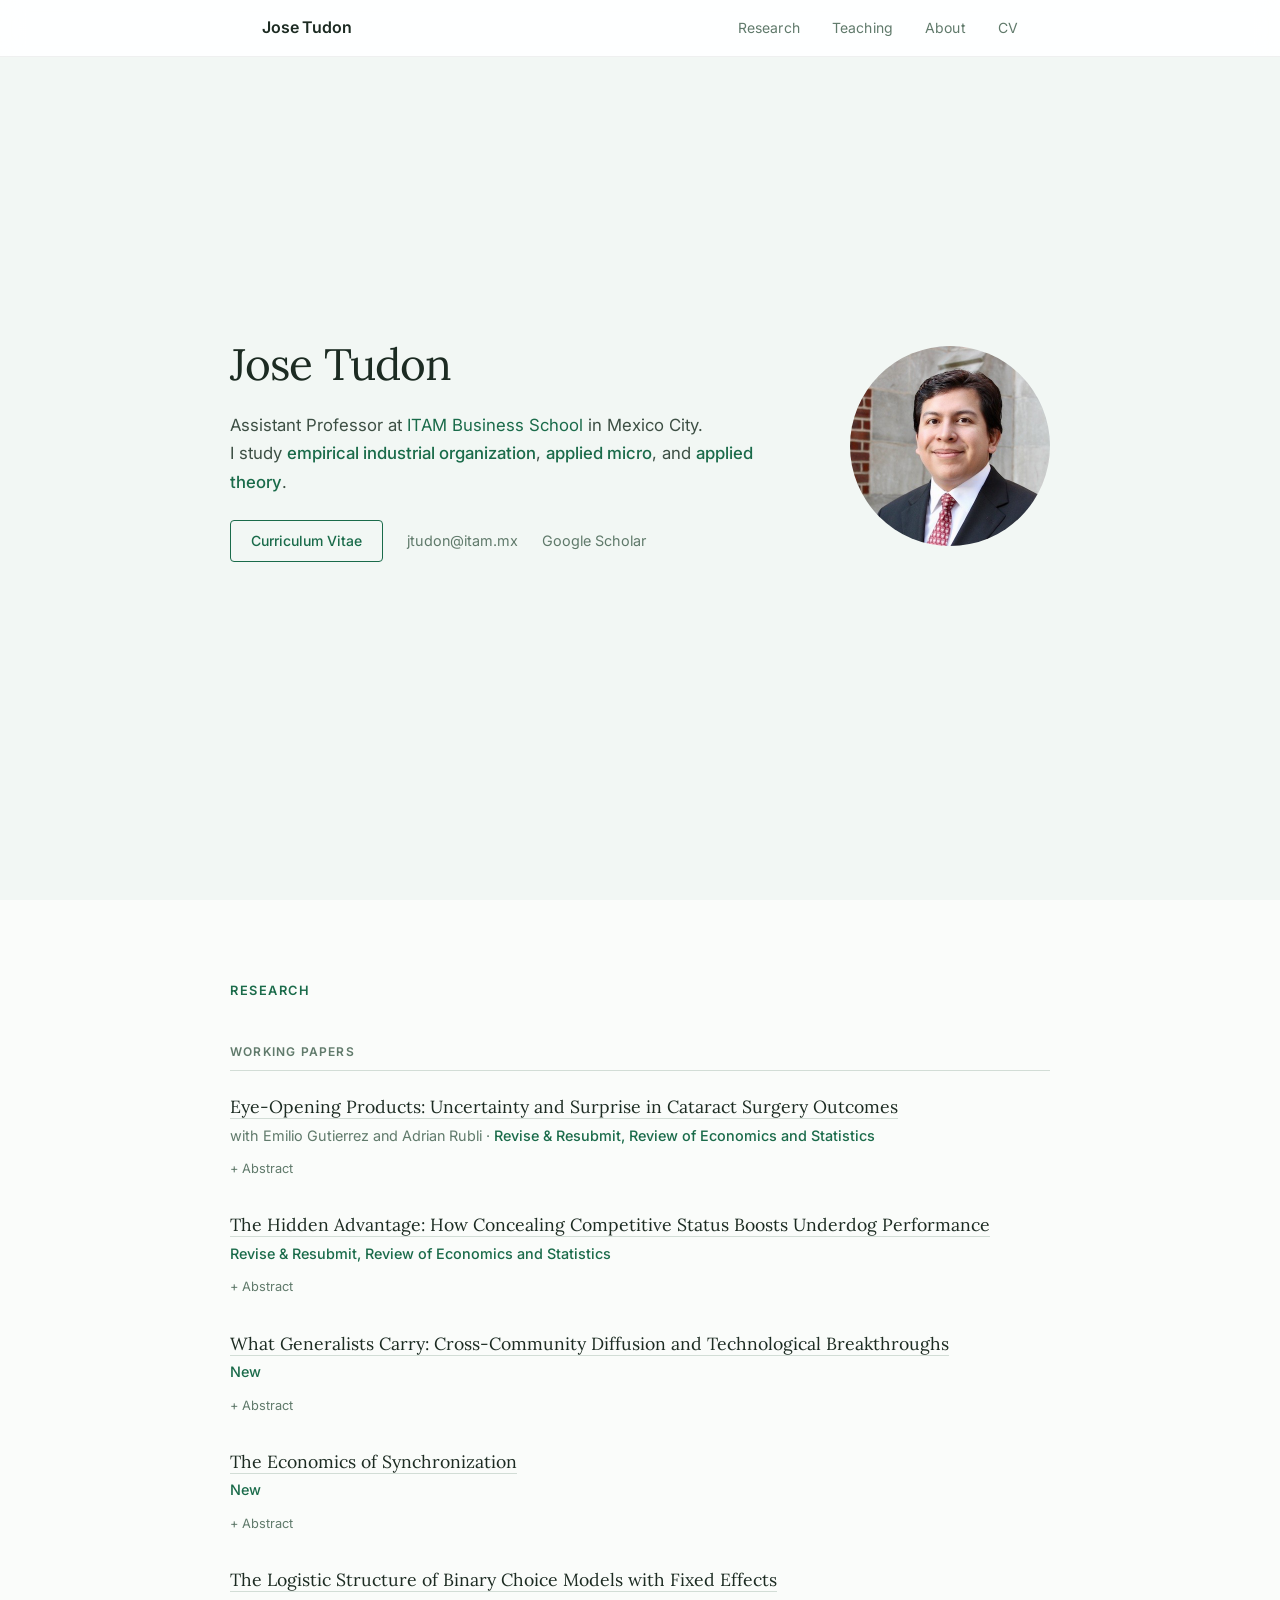
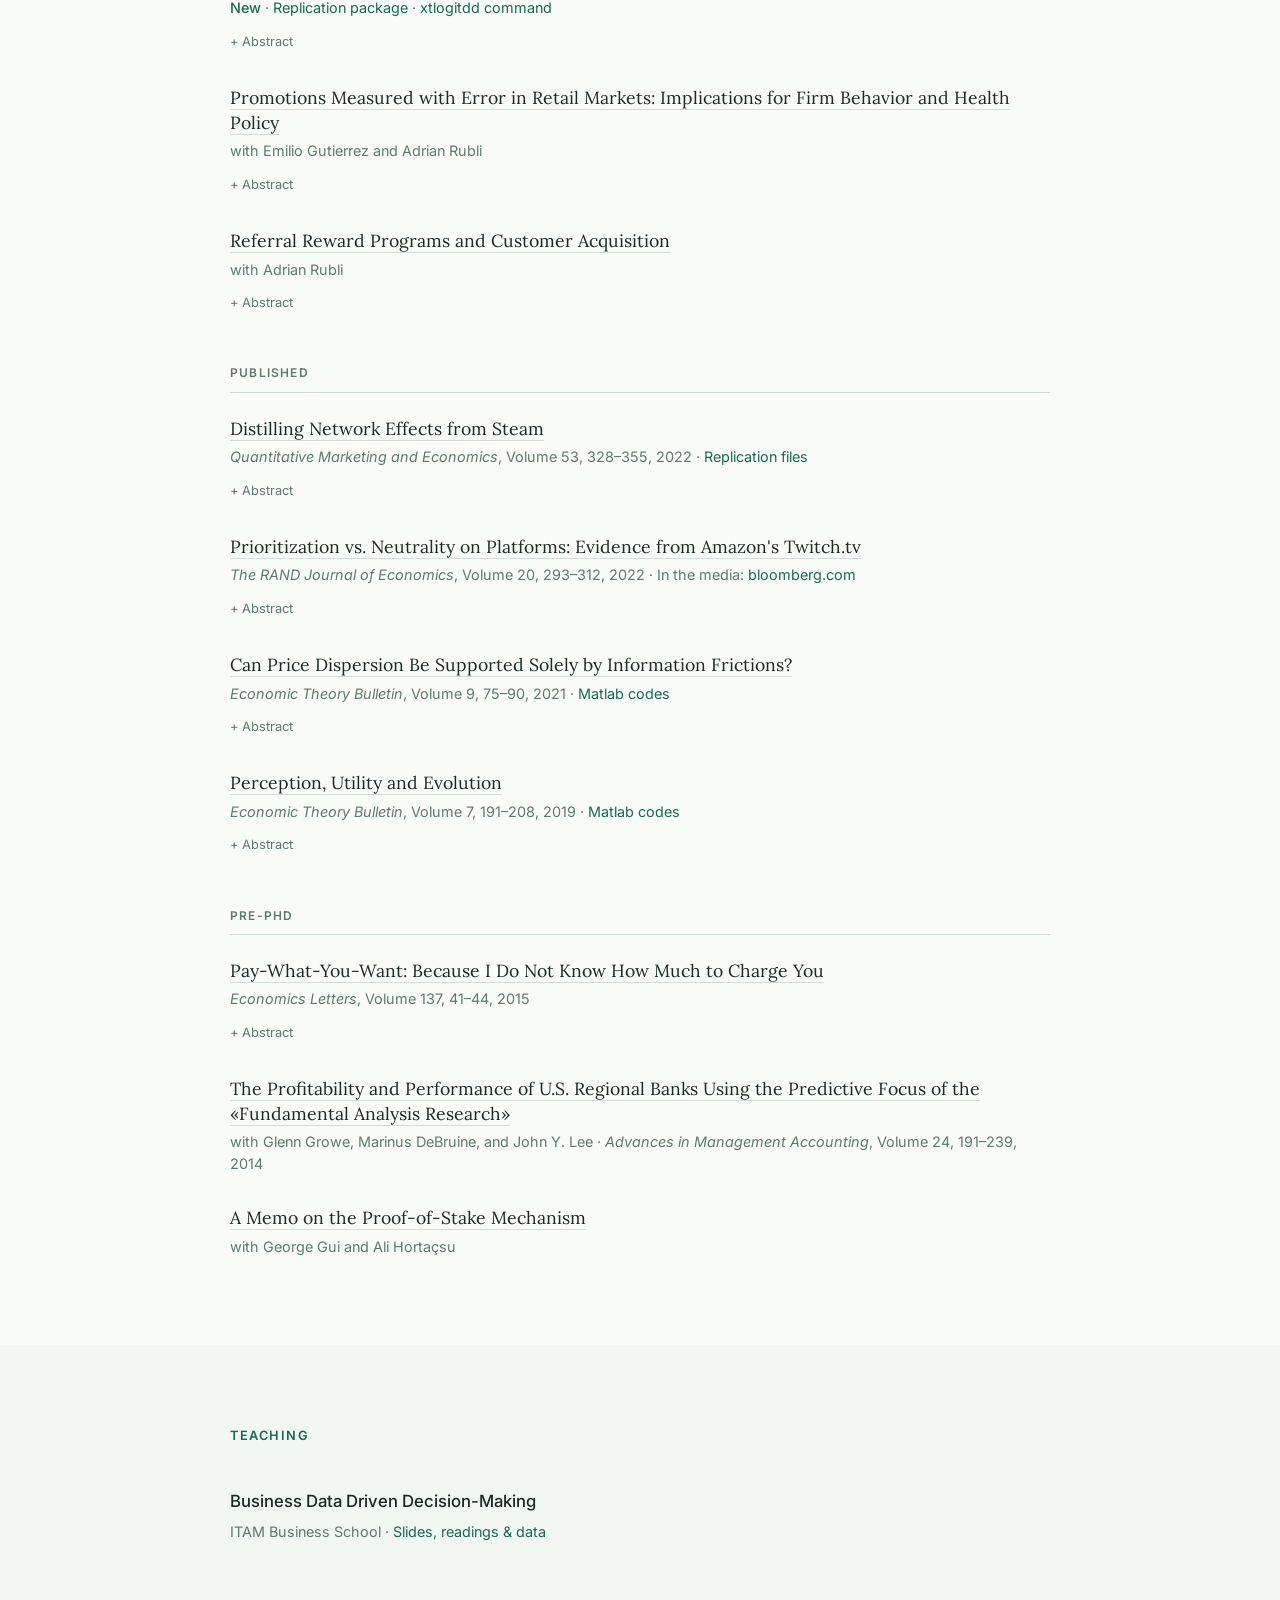
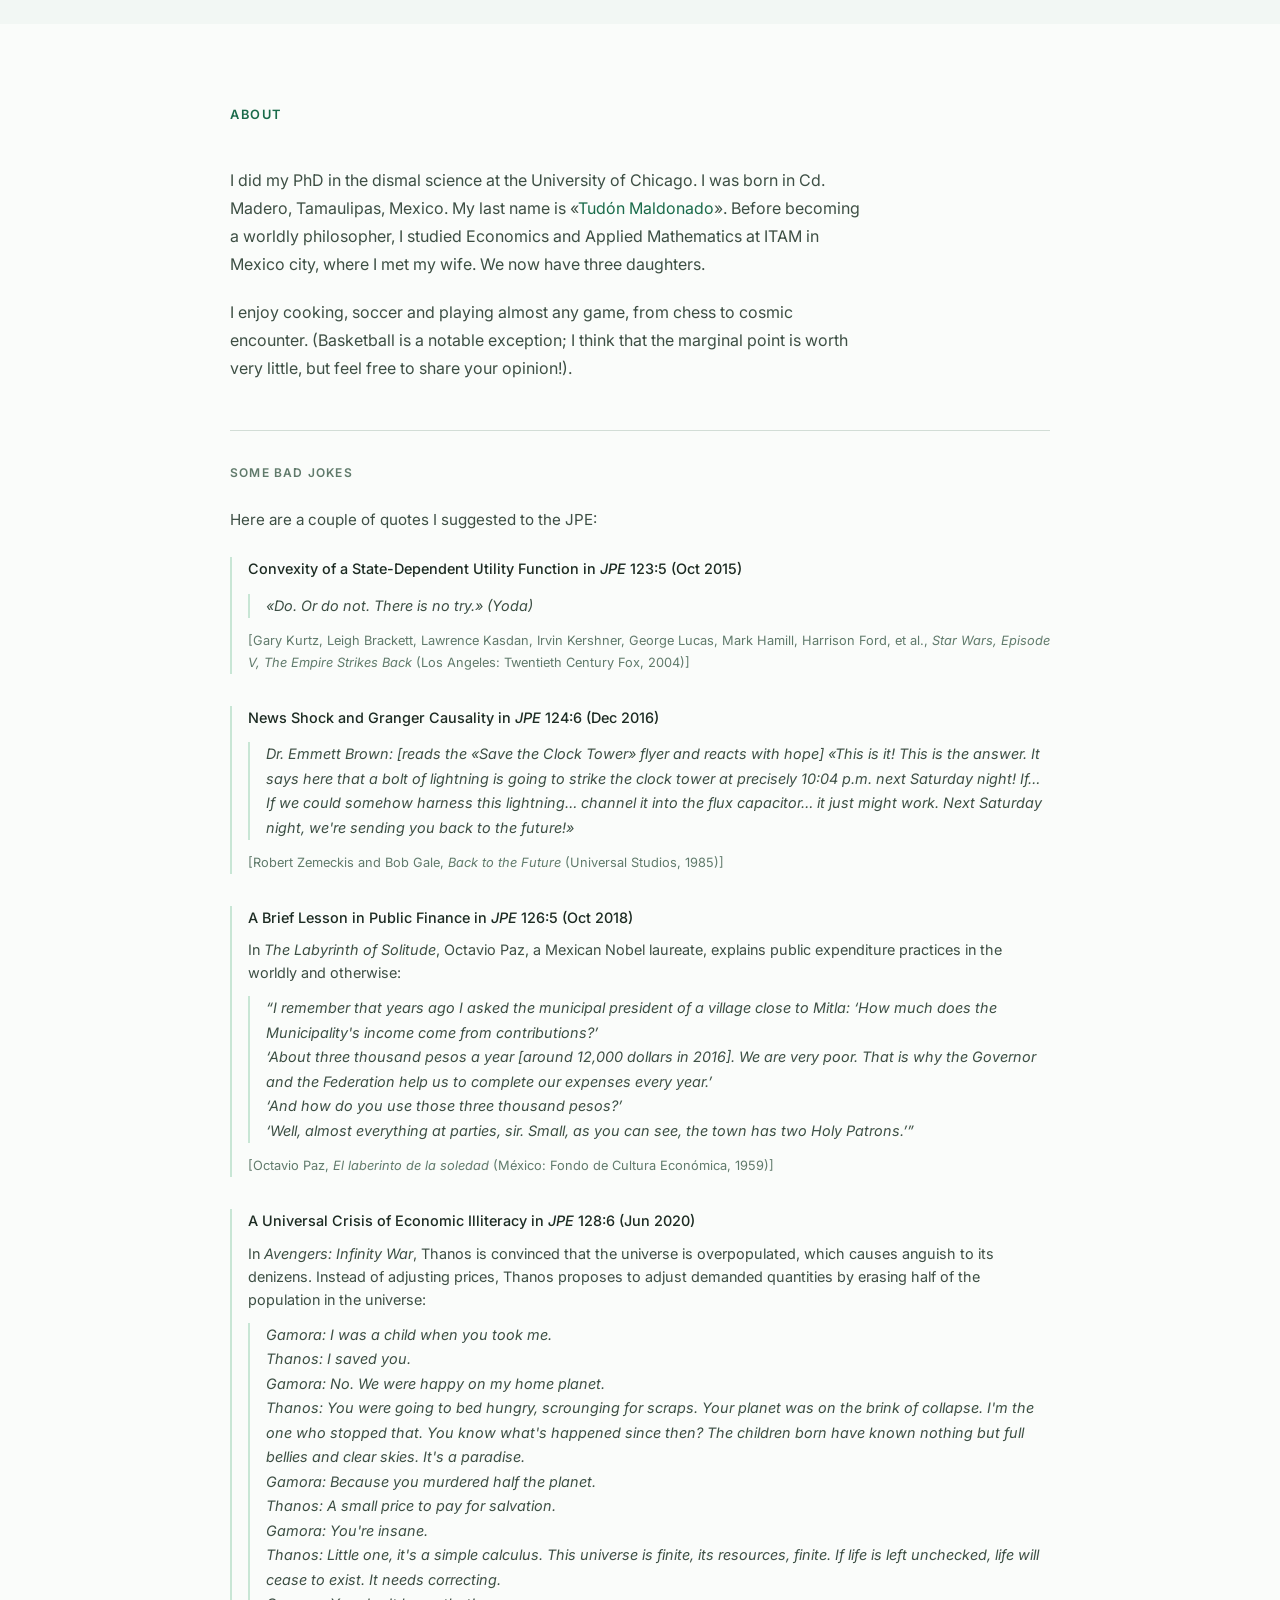
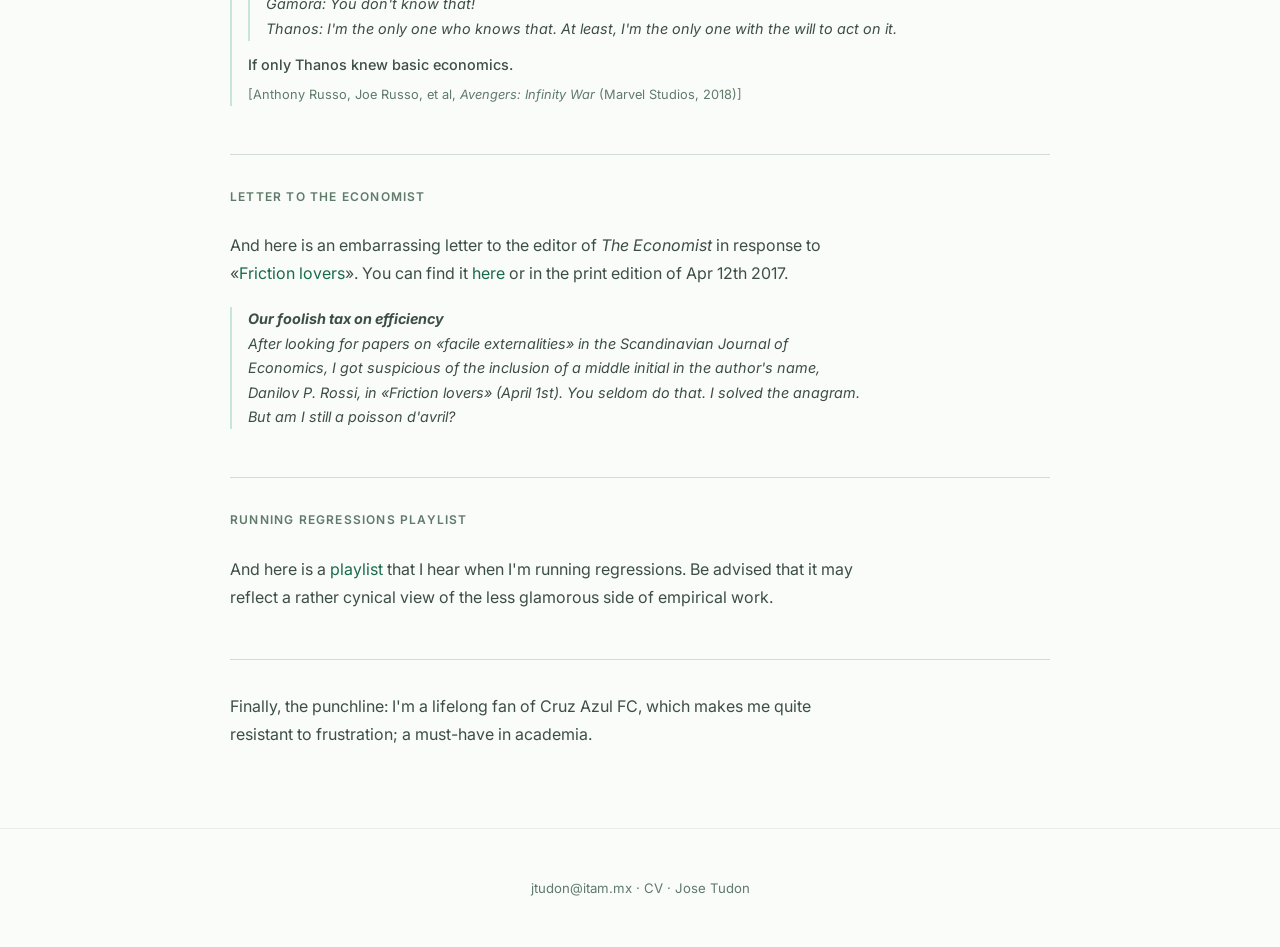
==== index.html @ de7631a8 "Add replication package and xtlogitdd command links to logit paper" ====
<!DOCTYPE html>
<html lang="en">
<head>
  <meta charset="UTF-8">
  <meta name="viewport" content="width=device-width, initial-scale=1.0">
  <meta http-equiv="X-Content-Type-Options" content="nosniff">
  <meta name="referrer" content="strict-origin-when-cross-origin">
  <title>Jose Tudon — Assistant Professor, ITAM</title>
  <meta name="description" content="Jose Tudon is an Assistant Professor at ITAM Business School in Mexico City. Research in empirical industrial organization, applied micro, and applied theory.">
  <meta name="author" content="Jose Tudon">
  <link rel="canonical" href="https://jtudon.com/">

  <!-- Open Graph (Facebook, LinkedIn, WhatsApp) -->
  <meta property="og:type" content="website">
  <meta property="og:title" content="Jose Tudon — Assistant Professor, ITAM">
  <meta property="og:description" content="Jose Tudon is an Assistant Professor at ITAM Business School in Mexico City. Research in empirical industrial organization, applied micro, and applied theory.">
  <meta property="og:url" content="https://jtudon.com/">
  <meta property="og:image" content="https://jtudon.com/images/photo.jpg">
  <meta property="og:locale" content="en_US">

  <!-- Twitter Card -->
  <meta name="twitter:card" content="summary">
  <meta name="twitter:title" content="Jose Tudon — Assistant Professor, ITAM">
  <meta name="twitter:description" content="Assistant Professor at ITAM Business School. Empirical industrial organization, applied micro, and applied theory.">
  <meta name="twitter:image" content="https://jtudon.com/images/photo.jpg">

  <!-- Structured Data (JSON-LD) -->
  <script type="application/ld+json">
  {
    "@context": "https://schema.org",
    "@type": "Person",
    "name": "Jose Tudon",
    "givenName": "Jose",
    "familyName": "Tudon",
    "url": "https://jtudon.com",
    "image": "https://jtudon.com/images/photo.jpg",
    "email": "mailto:jtudon@itam.mx",
    "jobTitle": "Assistant Professor",
    "worksFor": {
      "@type": "Organization",
      "name": "ITAM Business School",
      "url": "https://www.itam.mx"
    },
    "alumniOf": {
      "@type": "Organization",
      "name": "University of Chicago"
    },
    "knowsAbout": ["Empirical Industrial Organization", "Applied Microeconomics", "Applied Theory"],
    "sameAs": []
  }
  </script>

  <!-- Fonts -->
  <link rel="preconnect" href="https://fonts.googleapis.com">
  <link rel="preconnect" href="https://fonts.gstatic.com" crossorigin>
  <link href="https://fonts.googleapis.com/css2?family=Inter:wght@300;400;500;600&family=Lora:ital,wght@0,400;0,500;1,400&display=swap" rel="stylesheet">

  <link rel="stylesheet" href="style.css">

  <!-- Favicon (simple green circle as inline SVG) -->
  <link rel="icon" href="data:image/svg+xml,<svg xmlns='http://www.w3.org/2000/svg' viewBox='0 0 100 100'><text y='.9em' font-size='90'>JT</text></svg>">
</head>
<body>

  <!-- Navigation -->
  <nav id="navbar">
    <div class="nav-inner">
      <a href="#home" class="nav-name">Jose Tudon</a>
      <button class="menu-toggle" aria-label="Menu" onclick="document.querySelector('.nav-links').classList.toggle('open')">
        <span></span><span></span><span></span>
      </button>
      <ul class="nav-links">
        <li><a href="#research">Research</a></li>
        <li><a href="#teaching">Teaching</a></li>
        <li><a href="#about">About</a></li>
        <li><a href="https://www.dropbox.com/scl/fi/91c6y0rz20531xjnlt5kp/CV_JoseTudon.pdf?rlkey=doyjut5jyf7ixormi2hmzsjv6&dl=0" target="_blank">CV</a></li>
      </ul>
    </div>
  </nav>

  <!-- Hero -->
  <section class="hero" id="home">
    <div class="hero-inner">
      <div class="hero-text">
        <h1>Jose Tudon</h1>
        <p class="subtitle">
          Assistant Professor at <a href="https://www.itam.mx" target="_blank">ITAM Business School</a> in Mexico City.<br>
          I study <span class="fields">empirical industrial organization</span>, <span class="fields">applied micro</span>, and <span class="fields">applied theory</span>.
        </p>
        <div class="hero-links">
          <a href="https://www.dropbox.com/scl/fi/91c6y0rz20531xjnlt5kp/CV_JoseTudon.pdf?rlkey=doyjut5jyf7ixormi2hmzsjv6&dl=0" class="btn-cv" target="_blank">Curriculum Vitae</a>
          <a href="mailto:jtudon@itam.mx">jtudon@itam.mx</a>
          <a href="https://scholar.google.com/citations?user=5cRgDPEAAAAJ" target="_blank">Google Scholar</a>
        </div>
      </div>
      <div class="hero-photo">
        <img src="images/photo.jpg" alt="Jose Tudon">
      </div>
    </div>
  </section>

  <!-- Research -->
  <section id="research">
    <div class="section-inner">
      <h2 class="section-title">Research</h2>

      <!-- Working Papers -->
      <div class="research-group">
        <h3>Working Papers</h3>

        <div class="paper">
          <div class="paper-title"><a href="https://www.dropbox.com/scl/fi/p2cccxjdf1zw59vbj15m8/cataracts_gutierrez_rubli_tudon.pdf?raw=1" target="_blank">Eye-Opening Products: Uncertainty and Surprise in Cataract Surgery Outcomes</a></div>
          <div class="paper-info">
            with Emilio Gutierrez and Adrian Rubli &middot;
            <span class="status">Revise & Resubmit, Review of Economics and Statistics</span>
          </div>
          <button class="abstract-toggle" onclick="this.nextElementSibling.classList.toggle('open'); this.textContent = this.nextElementSibling.classList.contains('open') ? '− Hide abstract' : '+ Abstract'">+ Abstract</button>
          <div class="paper-abstract">
            For experience goods, benefits from consumption are ex-ante unknown but revealed after repeated interactions. This uncertainty might lead to under-consumption. We use data from a large cataract surgery provider in Mexico City to estimate demand, given uncertainty in surgical outcomes. We consider forward-looking consumers with a surgery demand per eye and information revealed after the first surgery. We exploit data from sales agents to identify structural demand parameters; namely, price elasticities and the value of the uncertain shock. We simulate counterfactual policies, showing that budget-neutral price changes are more effective at increasing welfare than persuasive advertising.
          </div>
        </div>

        <div class="paper">
          <div class="paper-title"><a href="https://www.dropbox.com/scl/fi/7kv5i93zs2mbfivp271l0/hidden_underdog_effect_tudon.pdf?raw=1" target="_blank">The Hidden Advantage: How Concealing Competitive Status Boosts Underdog Performance</a></div>
          <div class="paper-info">
            <span class="status">Revise & Resubmit, Review of Economics and Statistics</span>
          </div>
          <button class="abstract-toggle" onclick="this.nextElementSibling.classList.toggle('open'); this.textContent = this.nextElementSibling.classList.contains('open') ? '− Hide abstract' : '+ Abstract'">+ Abstract</button>
          <div class="paper-abstract">
            This study explores how awareness of underdog or favorite status impacts performance in competitive settings. Prior theory suggests identifying as an &lsquo;underdog&rsquo; may reduce effort if success seems unattainable, but empirical evidence remains limited to surveys and laboratory settings. Using high-stakes esports tournaments as a real-world testing ground, I find underdogs perform significantly better when unaware of their status, increasing their winning probability by 58% in close matches and boosting earnings by 10%. Conversely, favorites underperform with hidden statuses. Rational effort reduction acts as first-order mediator; pressure is second-order. Results imply strategic information management might improve productivity in competitive environments.
          </div>
        </div>

        <div class="paper">
          <div class="paper-title"><a href="https://www.dropbox.com/scl/fi/cpmg0i19spsozw5dv83nq/speedruns.pdf?rlkey=7u1ktll9v732ncx7aoizhmuaa&dl=0" target="_blank">What Generalists Carry: Cross-Community Diffusion and Technological Breakthroughs</a></div>
          <div class="paper-info">
            <span class="status">New</span>
          </div>
          <button class="abstract-toggle" onclick="this.nextElementSibling.classList.toggle('open'); this.textContent = this.nextElementSibling.classList.contains('open') ? '− Hide abstract' : '+ Abstract'">+ Abstract</button>
          <div class="paper-abstract">
            Adding more researchers to a field accelerates incremental progress, but breakthroughs require something different: connections between fields. I separate these channels using speedrunning data&mdash;where millisecond-precision world records provide an objective, comparable measure of the state-of-the-art across thousands of &ldquo;technologies.&rdquo; Some innovators specialize; others work across multiple domains, carrying techniques between communities. Shift-share instrumental variables identify both channels: community size drives incremental refinement, while cross-community connections drive breakthroughs. A structural Gumbel extreme value model estimates that roughly 70% of world records depend on techniques transmitted across communities rather than developed within them. An event study around Games Done Quick charity marathons validates the mechanism independently: exogenous attention shocks that attract cross-domain players sustain innovation, while those attracting only single-domain players do not. Counterfactual simulations imply that connecting the least-connected communities to the median network level would increase innovations by 38%&mdash;comparable to doubling community size.
          </div>
        </div>

        <div class="paper">
          <div class="paper-title"><a href="https://www.dropbox.com/scl/fi/1fabaxvn22bekasvgfumc/fireflies_tudon.pdf?rlkey=kq9iud40seb4sjaylm322ojtx&dl=0" target="_blank">The Economics of Synchronization</a></div>
          <div class="paper-info">
            <span class="status">New</span>
          </div>
          <button class="abstract-toggle" onclick="this.nextElementSibling.classList.toggle('open'); this.textContent = this.nextElementSibling.classList.contains('open') ? '− Hide abstract' : '+ Abstract'">+ Abstract</button>
          <div class="paper-abstract">
            Firms produce complementary goods in cyclical processes; competitive prices create an incentive to synchronize. Each firm's profit-maximizing first-order condition yields the Kuramoto equation&mdash;the canonical model of synchronization in physics&mdash;without assuming it. Adding adjustment costs produces damped oscillations that propagate through supply chains (the bullwhip effect). The linearized dynamics are a wave equation whose resonant frequencies are set by the input&ndash;output network. Three observable features&mdash;who trades with whom, how capital-intensive each sector is, and how large it is&mdash;jointly predict which frequencies dominate aggregate output. Calibrating the structural filter from Bureau of Economic Analysis data and estimating two shock-persistence parameters, the model matches US business cycles across ten harmonics with substantially lower prediction error than a two-parameter AR(2) fitted directly to GDP. The same filter, with no additional parameters, predicts which sectors are most cyclically volatile.
          </div>
        </div>

        <div class="paper">
          <div class="paper-title"><a href="https://www.dropbox.com/scl/fi/nwilrjvr2wp7yhsxviv7v/hidden_logit_structure_tudon.pdf?rlkey=9ht1lqexe6oj3qmr3y35mqces&dl=0" target="_blank">The Logistic Structure of Binary Choice Models with Fixed Effects</a></div>
          <div class="paper-info">
            <span class="status">New</span> &middot;
            <a href="https://www.dropbox.com/scl/fo/znyvcgdo0b0xicy3dd7a6/AFbe441RQQeE_i1if8tjApE?rlkey=9qh3lvrh7s5m21fcxqmzf9wz6&dl=0" target="_blank">Replication package</a> &middot;
            <a href="https://www.dropbox.com/scl/fo/bs72ym0joz5ud64vtcdi4/ABF_NpVUKTJjfHRWKVWg6cc?rlkey=vmz261sgcdyhn0uzdx9d7dmvb&dl=0" target="_blank">xtlogitdd command</a>
          </div>
          <button class="abstract-toggle" onclick="this.nextElementSibling.classList.toggle('open'); this.textContent = this.nextElementSibling.classList.contains('open') ? '− Hide abstract' : '+ Abstract'">+ Abstract</button>
          <div class="paper-abstract">
            Every binary choice model with individual fixed effects has a hidden logistic structure. Pair time periods with discordant outcomes and difference the latent variable: the conditional likelihood is always logistic&mdash;regardless of the original error distribution. Fixed effects cancel if and only if the log-odds function is affine&mdash;a property unique to the logistic distribution. But the curvature that prevents cancellation is an identification resource: with non-logistic errors and multivariate covariates, the coefficient vector is point-identified&mdash;direction and scale. The error distribution itself is constructively recovered from the pattern of logit slopes across outcome-frequency groups, via an explicit integral formula. For the probit, a logit fit on differenced data converges to an exact scale multiple of the true parameter; a data-driven correction and bagging over random pairings yield a fast, consistent replacement for Chamberlain's conditional logit.
          </div>
        </div>

        <div class="paper">
          <div class="paper-title"><a href="https://www.dropbox.com/scl/fi/ytbv5shpprju9lw9yq3rm/kantar_promotions_jun2024.pdf?raw=1" target="_blank">Promotions Measured with Error in Retail Markets: Implications for Firm Behavior and Health Policy</a></div>
          <div class="paper-info">with Emilio Gutierrez and Adrian Rubli</div>
          <button class="abstract-toggle" onclick="this.nextElementSibling.classList.toggle('open'); this.textContent = this.nextElementSibling.classList.contains('open') ? '− Hide abstract' : '+ Abstract'">+ Abstract</button>
          <div class="paper-abstract">
            The estimation of promotional effects often relies on inferring discounts from price dips. This paper leverages data with observable promotional discounts from purchase receipts to estimate price and promotion elasticities, contrasting estimates between directly recorded promotions and the traditional inferred promotions approach. Utilizing nationwide retail data for Mexico and allowing for flexible demand curves, we estimate these elasticities across many consumer goods. First, we estimate that promotions, as recorded in the data, increase demand by 20–33%, even after accounting for price effects. This points to non-price attributes of promotions, such as salience. Second, we find that an established algorithm for inferring promotions tends to over-predict price discounts relative to direct measures; estimations based on algorithm-defined promotions underestimate discount effects and overestimate price elasticities, highlighting the drawbacks of this common methodology. Finally, we relate our findings to managerial implications by focusing on product healthiness. Our results show that healthy and unhealthy products have similar promotion effects. Linking this to public health policy, we demonstrate that, after a tax on sugar-sweetened beverages, firms use fewer promotions on affected products. Overall, we emphasize the importance of directly observing promotional information.
          </div>
        </div>

        <div class="paper">
          <div class="paper-title"><a href="https://www.dropbox.com/scl/fi/dg1dtdwku3d9x6c3xnuef/draft_referrals_jun24.pdf?raw=1" target="_blank">Referral Reward Programs and Customer Acquisition</a></div>
          <div class="paper-info">with Adrian Rubli</div>
          <button class="abstract-toggle" onclick="this.nextElementSibling.classList.toggle('open'); this.textContent = this.nextElementSibling.classList.contains('open') ? '− Hide abstract' : '+ Abstract'">+ Abstract</button>
          <div class="paper-abstract">
            Referral reward programs are widely recognized as a cost-effective strategy for customer acquisition, leveraging the power of word-of-mouth and user incentives. However, key elements such as incentive size, recipient identity, and their influence on the composition of new customers are crucial for understanding the effectiveness of these programs and remain largely unexplored in empirical research. We evaluate the impact of a referral reward program on customer acquisition for a fintech banking platform in Mexico. Through a series of consecutive experimental interventions, we find that referral incentives significantly boost referral likelihood by a factor of 2, with users responding twice as strongly to rewards for themselves than their referred peers. However, previously incentivized users demonstrate a third of the propensity to make further referrals, although previous referrers (i.e., compliers) have a higher likelihood to further refer and should then be targeted by the firm. Additionally, referred users from incentivized customers show lower app engagement during their first year. These findings indicate diminishing returns for referral marketing, how incentive design and targeting matter, and suggest a potential trade-off between customer acquisition and user quality.
          </div>
        </div>
      </div>

      <!-- Published -->
      <div class="research-group">
        <h3>Published</h3>

        <div class="paper">
          <div class="paper-title"><a href="https://www.dropbox.com/s/oydmg6hoel7z0ps/Tudon%202022%20QME.pdf?raw=1" target="_blank">Distilling Network Effects from Steam</a></div>
          <div class="paper-info">
            <em>Quantitative Marketing and Economics</em>, Volume 53, 328–355, 2022 &middot;
            <a href="https://www.dropbox.com/s/6y1qir4dx6sw2xe/Replication_files_steam.zip?raw=1">Replication files</a>
          </div>
          <button class="abstract-toggle" onclick="this.nextElementSibling.classList.toggle('open'); this.textContent = this.nextElementSibling.classList.contains('open') ? '− Hide abstract' : '+ Abstract'">+ Abstract</button>
          <div class="paper-abstract">
            This paper develops a method to estimate the demand of network goods, using minimal network data, but leveraging within-consumer variation. I estimate demand for video games as a function of individuals' social networks, prices, and qualities, using data from Steam, the largest video game digital distributor in the world. I separately identify price elasticities on individuals with and without friends with the same game, conditional on individual fixed effects and games' characteristics. I then use the discrepancies between estimated price elasticities to identify the impact of social networks. I compare my method to &lsquo;traditional-IV&rsquo; strategies in the literature, which require detailed network data, and find similar results. A 1% increase in friends' demands increases demand by 0.3%. These results suggest firms have incentives to employ &lsquo;influencers,&rsquo; and to merge their gaming networks. I evaluate counterfactual game mergers, and find network effects must be considered to sign consumer welfare changes.
          </div>
        </div>

        <div class="paper">
          <div class="paper-title"><a href="https://www.dropbox.com/s/93nxi03xa8zx4gt/Tudon%202022%20Rand.pdf?raw=1" target="_blank">Prioritization vs. Neutrality on Platforms: Evidence from Amazon's Twitch.tv</a></div>
          <div class="paper-info">
            <em>The RAND Journal of Economics</em>, Volume 20, 293–312, 2022 &middot;
            In the media: <a href="https://www.bloomberg.com/view/articles/2017-11-21/the-end-of-net-neutrality-isn-t-the-end-of-the-world" target="_blank">bloomberg.com</a>
          </div>
          <button class="abstract-toggle" onclick="this.nextElementSibling.classList.toggle('open'); this.textContent = this.nextElementSibling.classList.contains('open') ? '− Hide abstract' : '+ Abstract'">+ Abstract</button>
          <div class="paper-abstract">
            This paper studies the trade-off between entry and congestion in Amazon's Twitch.tv, which prioritizes popular content using a fast lane. I specify and estimate supply and demand models for live video, and a congestion model. Using technological shocks, I identify congestion costs for content providers and their consumers. Using shocks in prioritization, I identify its benefits. With estimated preferences and technological parameters, I construct counterfactuals. Without congestion, demand potentially doubles. A supply-side Pigouvian tax is preferred to a demand-side one. Without prioritization, consumer welfare drops up to 10%. I consider a rent-extractive platform, and discuss parallels with net-neutrality policy.
          </div>
        </div>

        <div class="paper">
          <div class="paper-title"><a href="https://www.dropbox.com/s/jbpnkklj6xuk71e/Tudon%202021%20Econ%20Theory%20Bull.pdf?raw=1" target="_blank">Can Price Dispersion Be Supported Solely by Information Frictions?</a></div>
          <div class="paper-info">
            <em>Economic Theory Bulletin</em>, Volume 9, 75–90, 2021 &middot;
            <a href="https://www.dropbox.com/sh/24q43ldn7lo1bqz/AABdaojwvPIoS0NAvDchs0pja?raw=1">Matlab codes</a>
          </div>
          <button class="abstract-toggle" onclick="this.nextElementSibling.classList.toggle('open'); this.textContent = this.nextElementSibling.classList.contains('open') ? '− Hide abstract' : '+ Abstract'">+ Abstract</button>
          <div class="paper-abstract">
            Even with identical consumers and identical firms, if firms set prices in a first stage, and if consumers search sequentially in a second stage, price dispersion arises in the form of a mixed-strategy Nash equilibrium. One only needs to assume consumers know the realized price distribution and that they do not know which firm has what price. In contrast to Burdett and Judd (1983), price quotes are not required to be &lsquo;noisy.&rsquo; Moreover, actual search is predicted to be nontrivial.
          </div>
        </div>

        <div class="paper">
          <div class="paper-title"><a href="https://www.dropbox.com/s/oo02kle039l79ih/tud%C3%B3n%202019%20econ%20theory%20bull.pdf?raw=1" target="_blank">Perception, Utility and Evolution</a></div>
          <div class="paper-info">
            <em>Economic Theory Bulletin</em>, Volume 7, 191–208, 2019 &middot;
            <a href="https://www.dropbox.com/s/97lo5ntaz26micb/PerceptionMatlabFiles.zip?raw=1">Matlab codes</a>
          </div>
          <button class="abstract-toggle" onclick="this.nextElementSibling.classList.toggle('open'); this.textContent = this.nextElementSibling.classList.contains('open') ? '− Hide abstract' : '+ Abstract'">+ Abstract</button>
          <div class="paper-abstract">
            This paper presents a model of the evolution of the hedonic utility function in which perception is imperfect. Netzer (2009) considers a model with perfect perception and finds that the optimal utility function allocates marginal utility where decisions are made frequently. This paper shows that it is also beneficial to allocate marginal utility away from more perceptible events. The introduction of perceptual errors can lead to qualitatively different utility functions, such as discontinuous functions with flat regions rather than continuous and strictly increasing functions.
          </div>
        </div>

      </div>

      <!-- Pre-PhD -->
      <div class="research-group">
        <h3>Pre-PhD</h3>

        <div class="paper">
          <div class="paper-title"><a href="https://www.dropbox.com/s/omjqkw0lwl1nsj7/Tudon_2015_EconLetters.pdf?raw=1" target="_blank">Pay-What-You-Want: Because I Do Not Know How Much to Charge You</a></div>
          <div class="paper-info">
            <em>Economics Letters</em>, Volume 137, 41–44, 2015
          </div>
          <button class="abstract-toggle" onclick="this.nextElementSibling.classList.toggle('open'); this.textContent = this.nextElementSibling.classList.contains('open') ? '− Hide abstract' : '+ Abstract'">+ Abstract</button>
          <div class="paper-abstract">
            With any positive fraction of altruistic consumers in the population who give away any positive fraction of their gains from trade, there exists a high enough level of uncertainty about demand such that the monopolist prefers pay-what-you-want over the traditional monopoly or any other pricing mechanism. Low marginal costs facilitate the adoption of pay-what-you-want. Consumer welfare always increases with pay-what-you-want.
          </div>
        </div>

        <div class="paper">
          <div class="paper-title"><a href="https://www.dropbox.com/s/orm8zodf270r286/Growe%2C%20DeBruine%2C%20Lee%20and%20Tudon%202014.pdf?raw=1" target="_blank">The Profitability and Performance of U.S. Regional Banks Using the Predictive Focus of the &laquo;Fundamental Analysis Research&raquo;</a></div>
          <div class="paper-info">
            with Glenn Growe, Marinus DeBruine, and John Y. Lee &middot;
            <em>Advances in Management Accounting</em>, Volume 24, 191–239, 2014
          </div>
        </div>

        <div class="paper">
          <div class="paper-title"><a href="http://arxiv.org/abs/1807.09626" target="_blank">A Memo on the Proof-of-Stake Mechanism</a></div>
          <div class="paper-info">with George Gui and Ali Hortaçsu</div>
        </div>
      </div>
    </div>
  </section>

  <!-- Teaching -->
  <section id="teaching">
    <div class="section-inner">
      <h2 class="section-title">Teaching</h2>

      <div class="course">
        <div class="course-name">Business Data Driven Decision-Making</div>
        <div class="course-detail">
          ITAM Business School &middot;
          <a href="https://www.dropbox.com/scl/fi/c0doxdvcnclk46fh8n5us/slides_readings_and_data_lists.pdf?rlkey=hrtgbkvyzodqh3fav1xc86m03&dl=0" target="_blank">Slides, readings & data</a>
        </div>
      </div>
    </div>
  </section>

  <!-- About -->
  <section id="about">
    <div class="section-inner">
      <h2 class="section-title">About</h2>

      <div class="about-content">
        <p>
          I did my PhD in the dismal science at the University of Chicago.
          I was born in Cd. Madero, Tamaulipas, Mexico. My last name is &laquo;<a href="https://en.wikipedia.org/wiki/Spanish_naming_customs" target="_blank">Tud&oacute;n Maldonado</a>&raquo;.
          Before becoming a worldly philosopher, I studied Economics and Applied Mathematics at ITAM in Mexico city, where I met my wife.
          We now have three daughters.
        </p>
        <p>
          I enjoy cooking, soccer and playing almost any game, from chess to cosmic encounter.
          (Basketball is a notable exception; I think that the marginal point is worth very little, but feel free to share your opinion!).
        </p>
      </div>

      <!-- Bad jokes -->
      <div class="fun-section">
        <h3>Some bad jokes</h3>
        <p class="fun-intro">Here are a couple of quotes I suggested to the JPE:</p>

        <div class="joke">
          <div class="joke-title">Convexity of a State-Dependent Utility Function in <em>JPE</em> 123:5 (Oct 2015)</div>
          <blockquote>&laquo;Do. Or do not. There is no try.&raquo; (Yoda)</blockquote>
          <div class="source">[Gary Kurtz, Leigh Brackett, Lawrence Kasdan, Irvin Kershner, George Lucas, Mark Hamill, Harrison Ford, et al., <em>Star Wars, Episode V, The Empire Strikes Back</em> (Los Angeles: Twentieth Century Fox, 2004)]</div>
        </div>

        <div class="joke">
          <div class="joke-title">News Shock and Granger Causality in <em>JPE</em> 124:6 (Dec 2016)</div>
          <blockquote>Dr. Emmett Brown: [reads the &laquo;Save the Clock Tower&raquo; flyer and reacts with hope] &laquo;This is it! This is the answer. It says here that a bolt of lightning is going to strike the clock tower at precisely 10:04 p.m. next Saturday night! If&hellip; If we could somehow harness this lightning&hellip; channel it into the flux capacitor&hellip; it just might work. Next Saturday night, we're sending you back to the future!&raquo;</blockquote>
          <div class="source">[Robert Zemeckis and Bob Gale, <em>Back to the Future</em> (Universal Studios, 1985)]</div>
        </div>

        <div class="joke">
          <div class="joke-title">A Brief Lesson in Public Finance in <em>JPE</em> 126:5 (Oct 2018)</div>
          <p class="joke-intro">In <em>The Labyrinth of Solitude</em>, Octavio Paz, a Mexican Nobel laureate, explains public expenditure practices in the worldly and otherwise:</p>
          <blockquote>&ldquo;I remember that years ago I asked the municipal president of a village close to Mitla: &lsquo;How much does the Municipality's income come from contributions?&rsquo;<br>
          &lsquo;About three thousand pesos a year [around 12,000 dollars in 2016]. We are very poor. That is why the Governor and the Federation help us to complete our expenses every year.&rsquo;<br>
          &lsquo;And how do you use those three thousand pesos?&rsquo;<br>
          &lsquo;Well, almost everything at parties, sir. Small, as you can see, the town has two Holy Patrons.&rsquo;&rdquo;</blockquote>
          <div class="source">[Octavio Paz, <em>El laberinto de la soledad</em> (M&eacute;xico: Fondo de Cultura Econ&oacute;mica, 1959)]</div>
        </div>

        <div class="joke">
          <div class="joke-title">A Universal Crisis of Economic Illiteracy in <em>JPE</em> 128:6 (Jun 2020)</div>
          <p class="joke-intro">In <em>Avengers: Infinity War</em>, Thanos is convinced that the universe is overpopulated, which causes anguish to its denizens. Instead of adjusting prices, Thanos proposes to adjust demanded quantities by erasing half of the population in the universe:</p>
          <blockquote>Gamora: I was a child when you took me.<br>
          Thanos: I saved you.<br>
          Gamora: No. We were happy on my home planet.<br>
          Thanos: You were going to bed hungry, scrounging for scraps. Your planet was on the brink of collapse. I'm the one who stopped that. You know what's happened since then? The children born have known nothing but full bellies and clear skies. It's a paradise.<br>
          Gamora: Because you murdered half the planet.<br>
          Thanos: A small price to pay for salvation.<br>
          Gamora: You're insane.<br>
          Thanos: Little one, it's a simple calculus. This universe is finite, its resources, finite. If life is left unchecked, life will cease to exist. It needs correcting.<br>
          Gamora: You don't know that!<br>
          Thanos: I'm the only one who knows that. At least, I'm the only one with the will to act on it.</blockquote>
          <p class="joke-punchline">If only Thanos knew basic economics.</p>
          <div class="source">[Anthony Russo, Joe Russo, et al, <em>Avengers: Infinity War</em> (Marvel Studios, 2018)]</div>
        </div>
      </div>

      <!-- Economist letter -->
      <div class="fun-section">
        <h3>Letter to The Economist</h3>
        <div class="about-content">
          <p>
            And here is an embarrassing letter to the editor of <em>The Economist</em> in response to &laquo;<a href="http://www.economist.com/news/leaders/21719799-it-time-recognise-value-bit-hassle-case-efficiency-tax" target="_blank">Friction lovers</a>&raquo;.
            You can find it <a href="http://www.economist.com/news/letters/21720594-yemen-sex-studies-india-wales-singapore-banks-poland-brains-aprils-fool-letters" target="_blank">here</a> or in the print edition of Apr 12th 2017.
          </p>
          <blockquote>
            <strong>Our foolish tax on efficiency</strong><br>
            After looking for papers on &laquo;facile externalities&raquo; in the <em>Scandinavian Journal of Economics</em>, I got suspicious of the inclusion of a middle initial in the author's name, Danilov P. Rossi, in &laquo;Friction lovers&raquo; (April 1st). You seldom do that. I solved the anagram. But am I still a <em>poisson d'avril</em>?
          </blockquote>
        </div>
      </div>

      <!-- Spotify -->
      <div class="fun-section">
        <h3>Running Regressions Playlist</h3>
        <div class="about-content">
          <p>
            And here is a <a href="https://open.spotify.com/playlist/7haoSF0827CncbRfwKMBj4?si=34d2c876385b4a9c" target="_blank">playlist</a> that I hear when I'm running regressions. Be advised that it may reflect a rather cynical view of the less glamorous side of empirical work.
          </p>
        </div>
      </div>

      <!-- Photo credit & punchline -->
      <div class="fun-section">
        <div class="about-content">
          <p>Finally, the punchline: I'm a lifelong fan of Cruz Azul FC, which makes me quite resistant to frustration; a must-have in academia.</p>
        </div>
      </div>
    </div>
  </section>

  <!-- Footer -->
  <footer>
    <p>
      <a href="mailto:jtudon@itam.mx">jtudon@itam.mx</a> &middot;
      <a href="https://www.dropbox.com/scl/fi/91c6y0rz20531xjnlt5kp/CV_JoseTudon.pdf?rlkey=doyjut5jyf7ixormi2hmzsjv6&dl=0" target="_blank">CV</a> &middot;
      Jose Tudon
    </p>
  </footer>

  <!-- Minimal JS -->
  <script>
    // Navbar scroll effect
    const nav = document.getElementById('navbar');
    window.addEventListener('scroll', () => {
      nav.classList.toggle('scrolled', window.scrollY > 10);
    });

    // Close mobile menu on link click
    document.querySelectorAll('.nav-links a').forEach(link => {
      link.addEventListener('click', () => {
        document.querySelector('.nav-links').classList.remove('open');
      });
    });

    // Active nav link on scroll
    const sections = document.querySelectorAll('section[id]');
    const navLinks = document.querySelectorAll('.nav-links a[href^="#"]');

    window.addEventListener('scroll', () => {
      let current = '';
      sections.forEach(section => {
        const top = section.offsetTop - 100;
        if (window.scrollY >= top) {
          current = section.getAttribute('id');
        }
      });
      navLinks.forEach(link => {
        link.classList.remove('active');
        if (link.getAttribute('href') === '#' + current) {
          link.classList.add('active');
        }
      });
    });
    // Easter egg
    console.log('%c🎓 Looking for bugs?', 'font-size:16px;font-weight:bold;');
    console.log('%cThe only bug here is Thanos\'s understanding of scarcity.', 'font-size:12px;color:#607a6b;');
    console.log('%cP.S. Try visiting /equilibrium', 'font-size:11px;color:#d2ddd6;');
  </script>

</body>
</html>
---- style.css ----
/* === Reset & Base === */
*, *::before, *::after {
  margin: 0;
  padding: 0;
  box-sizing: border-box;
}

:root {
  --green: #1a6b4a;
  --green-light: #c8e6d5;
  --green-faint: #eef6f1;
  --black: #1c2b22;
  --gray-dark: #3d4f44;
  --gray: #607a6b;
  --gray-light: #d2ddd6;
  --white: #fafcfa;
  --bg: #f2f7f4;
  --font: 'Inter', -apple-system, BlinkMacSystemFont, 'Segoe UI', sans-serif;
  --font-serif: 'Lora', Georgia, serif;
}

html {
  scroll-behavior: smooth;
  font-size: 16px;
}

body {
  font-family: var(--font);
  color: var(--black);
  background: var(--white);
  line-height: 1.7;
  -webkit-font-smoothing: antialiased;
}

a {
  color: var(--green);
  text-decoration: none;
  transition: color 0.2s ease;
}

a:hover {
  color: var(--black);
}

::selection {
  background: var(--green-light);
  color: var(--black);
}

/* === Navigation === */
nav {
  position: fixed;
  top: 0;
  left: 0;
  right: 0;
  z-index: 100;
  background: rgba(255, 255, 255, 0.92);
  backdrop-filter: blur(12px);
  -webkit-backdrop-filter: blur(12px);
  border-bottom: 1px solid rgba(0, 0, 0, 0.06);
  transition: box-shadow 0.3s ease;
}

nav.scrolled {
  box-shadow: 0 1px 8px rgba(0, 0, 0, 0.06);
}

nav .nav-inner {
  max-width: 820px;
  margin: 0 auto;
  padding: 0 2rem;
  display: flex;
  align-items: center;
  justify-content: space-between;
  height: 56px;
}

nav .nav-name {
  font-weight: 600;
  font-size: 1rem;
  color: var(--black);
  letter-spacing: -0.01em;
}

nav .nav-links {
  display: flex;
  gap: 2rem;
  list-style: none;
}

nav .nav-links a {
  color: var(--gray);
  font-size: 0.875rem;
  font-weight: 400;
  letter-spacing: 0.01em;
  transition: color 0.2s ease;
}

nav .nav-links a:hover,
nav .nav-links a.active {
  color: var(--black);
}

/* Mobile menu toggle */
.menu-toggle {
  display: none;
  background: none;
  border: none;
  cursor: pointer;
  padding: 4px;
}

.menu-toggle span {
  display: block;
  width: 20px;
  height: 2px;
  background: var(--black);
  margin: 5px 0;
  transition: all 0.3s ease;
}

/* === Hero Section === */
.hero {
  min-height: 100vh;
  display: flex;
  align-items: center;
  padding: 0 2rem;
}

.hero-inner {
  max-width: 820px;
  margin: 0 auto;
  width: 100%;
  display: flex;
  align-items: center;
  gap: 4rem;
}

.hero-text {
  flex: 1;
}

.hero-text h1 {
  font-family: var(--font-serif);
  font-size: 2.75rem;
  font-weight: 400;
  letter-spacing: -0.02em;
  line-height: 1.2;
  margin-bottom: 1.25rem;
  color: var(--black);
}

.hero-text .subtitle {
  font-size: 1.05rem;
  color: var(--gray-dark);
  line-height: 1.7;
  margin-bottom: 1.5rem;
}

.hero-text .subtitle .fields {
  color: var(--green);
  font-weight: 500;
}

.hero-links {
  display: flex;
  gap: 1.5rem;
  align-items: center;
  flex-wrap: wrap;
}

.hero-links a {
  font-size: 0.9rem;
  color: var(--gray);
  display: inline-flex;
  align-items: center;
  gap: 0.4rem;
}

.hero-links a:hover {
  color: var(--green);
}

.hero-links .btn-cv {
  padding: 0.5rem 1.25rem;
  border: 1px solid var(--green);
  color: var(--green);
  border-radius: 4px;
  font-weight: 500;
  font-size: 0.875rem;
  transition: all 0.2s ease;
}

.hero-links .btn-cv:hover {
  background: var(--green);
  color: var(--white);
}

.hero-photo {
  flex-shrink: 0;
}

.hero-photo img {
  width: 200px;
  height: 200px;
  object-fit: cover;
  object-position: center top;
  border-radius: 50%;
  filter: grayscale(15%);
  transition: filter 0.3s ease;
}

.hero-photo img:hover {
  filter: grayscale(0%);
}

/* === Sections === */
section {
  padding: 5rem 2rem;
}

section:nth-child(even) {
  background: var(--bg);
}

.section-inner {
  max-width: 820px;
  margin: 0 auto;
}

.section-title {
  font-size: 0.8rem;
  font-weight: 600;
  text-transform: uppercase;
  letter-spacing: 0.12em;
  color: var(--green);
  margin-bottom: 2.5rem;
}

/* === Research === */
.research-group {
  margin-bottom: 3rem;
}

.research-group:last-child {
  margin-bottom: 0;
}

.research-group h3 {
  font-size: 0.75rem;
  font-weight: 600;
  text-transform: uppercase;
  letter-spacing: 0.1em;
  color: var(--gray);
  margin-bottom: 1.5rem;
  padding-bottom: 0.5rem;
  border-bottom: 1px solid var(--gray-light);
}

.paper {
  margin-bottom: 2rem;
}

.paper:last-child {
  margin-bottom: 0;
}

.paper-title {
  font-family: var(--font-serif);
  font-size: 1.1rem;
  font-weight: 400;
  line-height: 1.4;
  margin-bottom: 0.3rem;
  color: var(--black);
}

.paper-title a {
  color: var(--black);
  text-decoration: none;
  border-bottom: 1px solid var(--gray-light);
  transition: border-color 0.2s ease, color 0.2s ease;
}

.paper-title a:hover {
  color: var(--green);
  border-color: var(--green);
}

.paper-info {
  font-size: 0.9rem;
  color: var(--gray);
  margin-bottom: 0.5rem;
  line-height: 1.5;
}

.paper-info em {
  font-style: italic;
}

.paper-info .status {
  color: var(--green);
  font-weight: 500;
}

.paper-abstract {
  font-size: 0.875rem;
  color: var(--gray-dark);
  line-height: 1.65;
  max-height: 0;
  overflow: hidden;
  transition: max-height 0.4s ease, opacity 0.3s ease;
  opacity: 0;
}

.paper-abstract.open {
  max-height: 500px;
  opacity: 1;
  margin-top: 0.5rem;
}

.abstract-toggle {
  background: none;
  border: none;
  font-size: 0.8rem;
  color: var(--gray);
  cursor: pointer;
  padding: 0;
  font-family: var(--font);
  transition: color 0.2s ease;
}

.abstract-toggle:hover {
  color: var(--green);
}

/* === Teaching === */
.course {
  margin-bottom: 1.5rem;
}

.course:last-child {
  margin-bottom: 0;
}

.course-name {
  font-size: 1.05rem;
  font-weight: 500;
  color: var(--black);
  margin-bottom: 0.25rem;
}

.course-detail {
  font-size: 0.9rem;
  color: var(--gray);
}

/* === About === */
.about-content {
  max-width: 640px;
}

.about-content p {
  margin-bottom: 1.25rem;
  font-size: 1rem;
  color: var(--gray-dark);
  line-height: 1.75;
}

.about-content p:last-child {
  margin-bottom: 0;
}

/* Bad jokes / fun section */
.fun-section {
  margin-top: 3rem;
  padding-top: 2rem;
  border-top: 1px solid var(--gray-light);
}

.fun-section h3 {
  font-size: 0.75rem;
  font-weight: 600;
  text-transform: uppercase;
  letter-spacing: 0.1em;
  color: var(--gray);
  margin-bottom: 1.5rem;
}

.fun-intro {
  font-size: 0.95rem;
  color: var(--gray-dark);
  margin-bottom: 1.5rem;
}

.joke {
  margin-bottom: 2rem;
  padding-left: 1rem;
  border-left: 2px solid var(--green-light);
}

.joke:last-child {
  margin-bottom: 0;
}

.joke-title {
  font-size: 0.9rem;
  font-weight: 500;
  color: var(--black);
  margin-bottom: 0.5rem;
}

.joke-intro {
  font-size: 0.9rem;
  color: var(--gray-dark);
  line-height: 1.6;
  margin-bottom: 0.5rem;
}

.joke blockquote {
  font-size: 0.9rem;
  color: var(--gray-dark);
  line-height: 1.7;
  font-style: italic;
  margin: 0.5rem 0;
}

.joke-punchline {
  font-size: 0.9rem;
  color: var(--gray-dark);
  font-weight: 500;
  margin-top: 0.5rem;
}

.joke .source {
  font-size: 0.8rem;
  color: var(--gray);
  font-style: normal;
  margin-top: 0.4rem;
}

.fun-section blockquote {
  font-size: 0.9rem;
  color: var(--gray-dark);
  line-height: 1.7;
  font-style: italic;
  margin: 0.75rem 0;
  padding-left: 1rem;
  border-left: 2px solid var(--green-light);
}

/* === Footer === */
footer {
  padding: 3rem 2rem;
  text-align: center;
  border-top: 1px solid rgba(0, 0, 0, 0.06);
}

footer p {
  font-size: 0.825rem;
  color: var(--gray);
}

footer a {
  color: var(--gray);
}

footer a:hover {
  color: var(--green);
}

footer .photo-credit {
  font-size: 0.75rem;
  color: var(--gray-light);
  margin-top: 0.5rem;
}

/* === Responsive === */
@media (max-width: 768px) {
  .hero-inner {
    flex-direction: column-reverse;
    gap: 2rem;
    text-align: center;
    padding-top: 6rem;
  }

  .hero-text h1 {
    font-size: 2.1rem;
  }

  .hero-links {
    justify-content: center;
  }

  .hero-photo img {
    width: 160px;
    height: 160px;
  }

  .menu-toggle {
    display: block;
  }

  nav .nav-links {
    display: none;
    position: absolute;
    top: 56px;
    left: 0;
    right: 0;
    background: rgba(255, 255, 255, 0.97);
    backdrop-filter: blur(12px);
    flex-direction: column;
    padding: 1rem 2rem 1.5rem;
    gap: 1rem;
    border-bottom: 1px solid rgba(0, 0, 0, 0.06);
  }

  nav .nav-links.open {
    display: flex;
  }

  section {
    padding: 3.5rem 1.5rem;
  }
}

@media (max-width: 480px) {
  .hero-text h1 {
    font-size: 1.75rem;
  }

  .hero-text .subtitle {
    font-size: 0.95rem;
  }
}
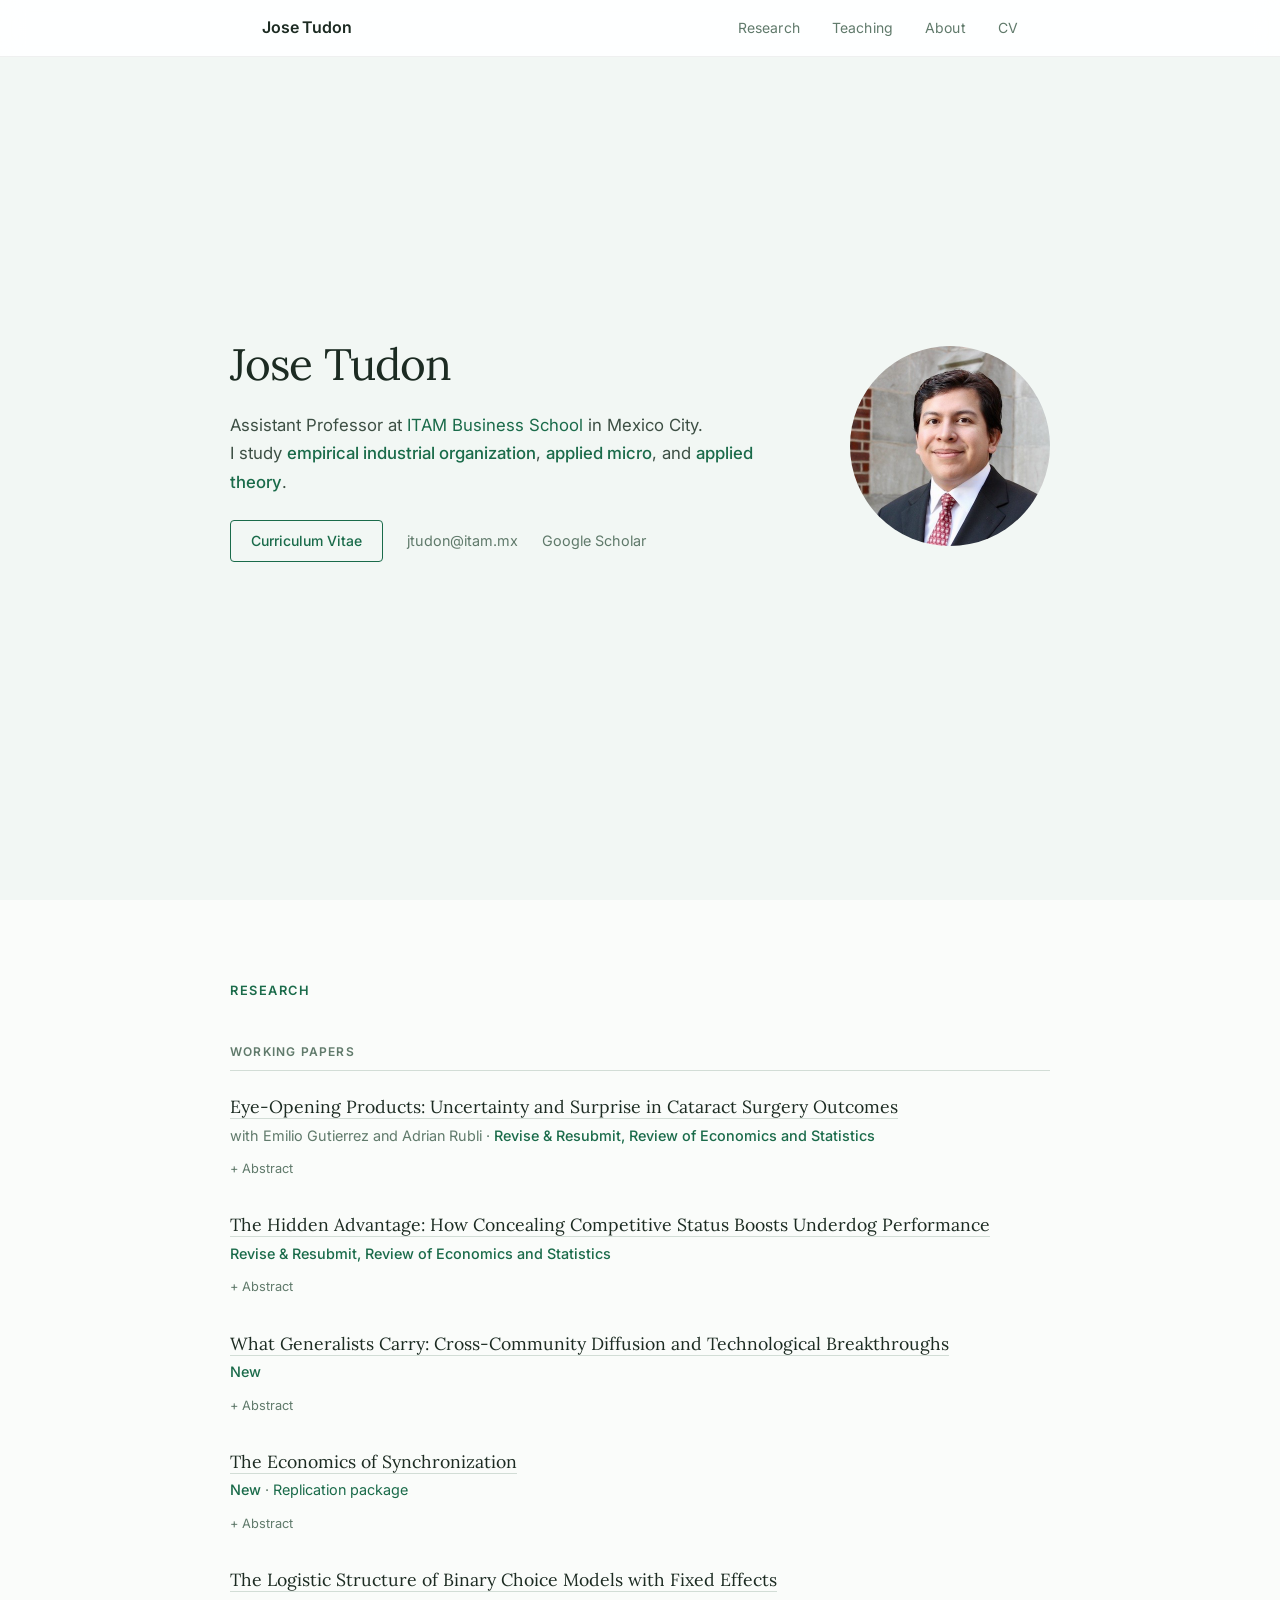
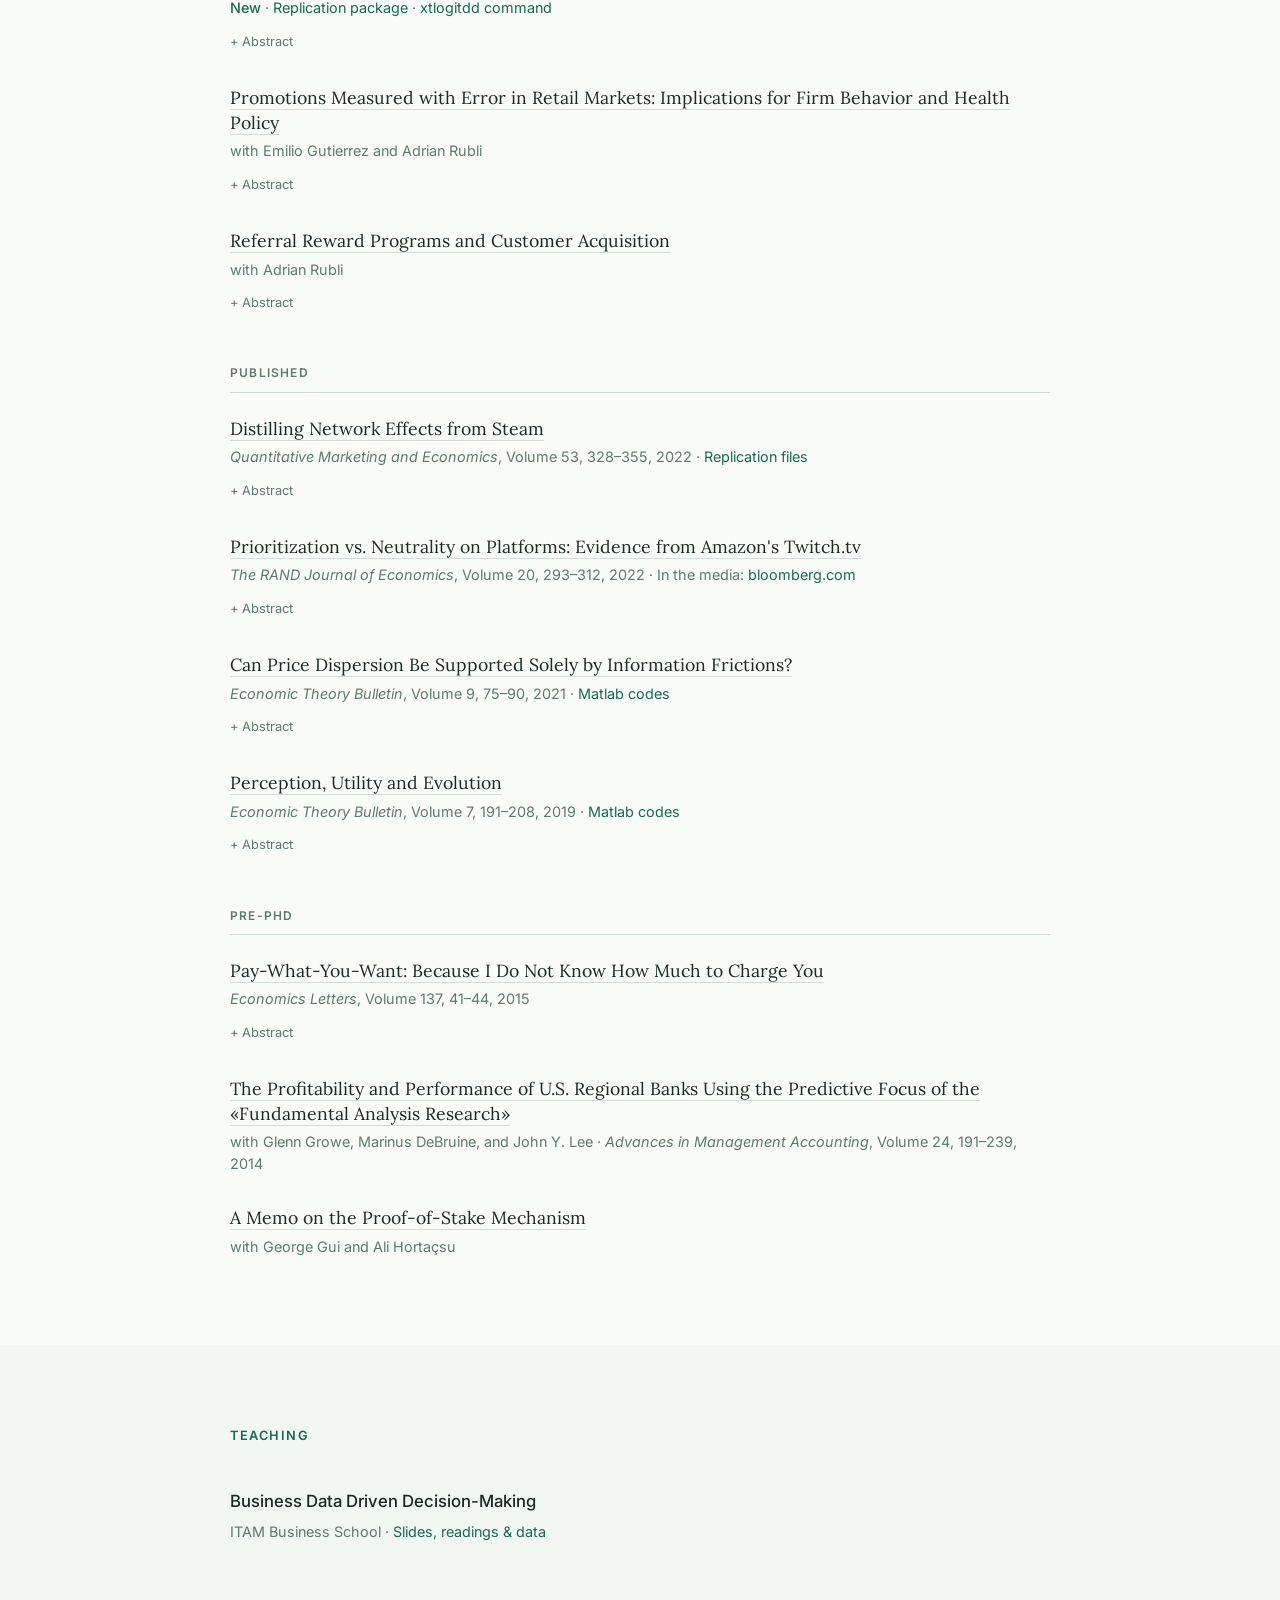
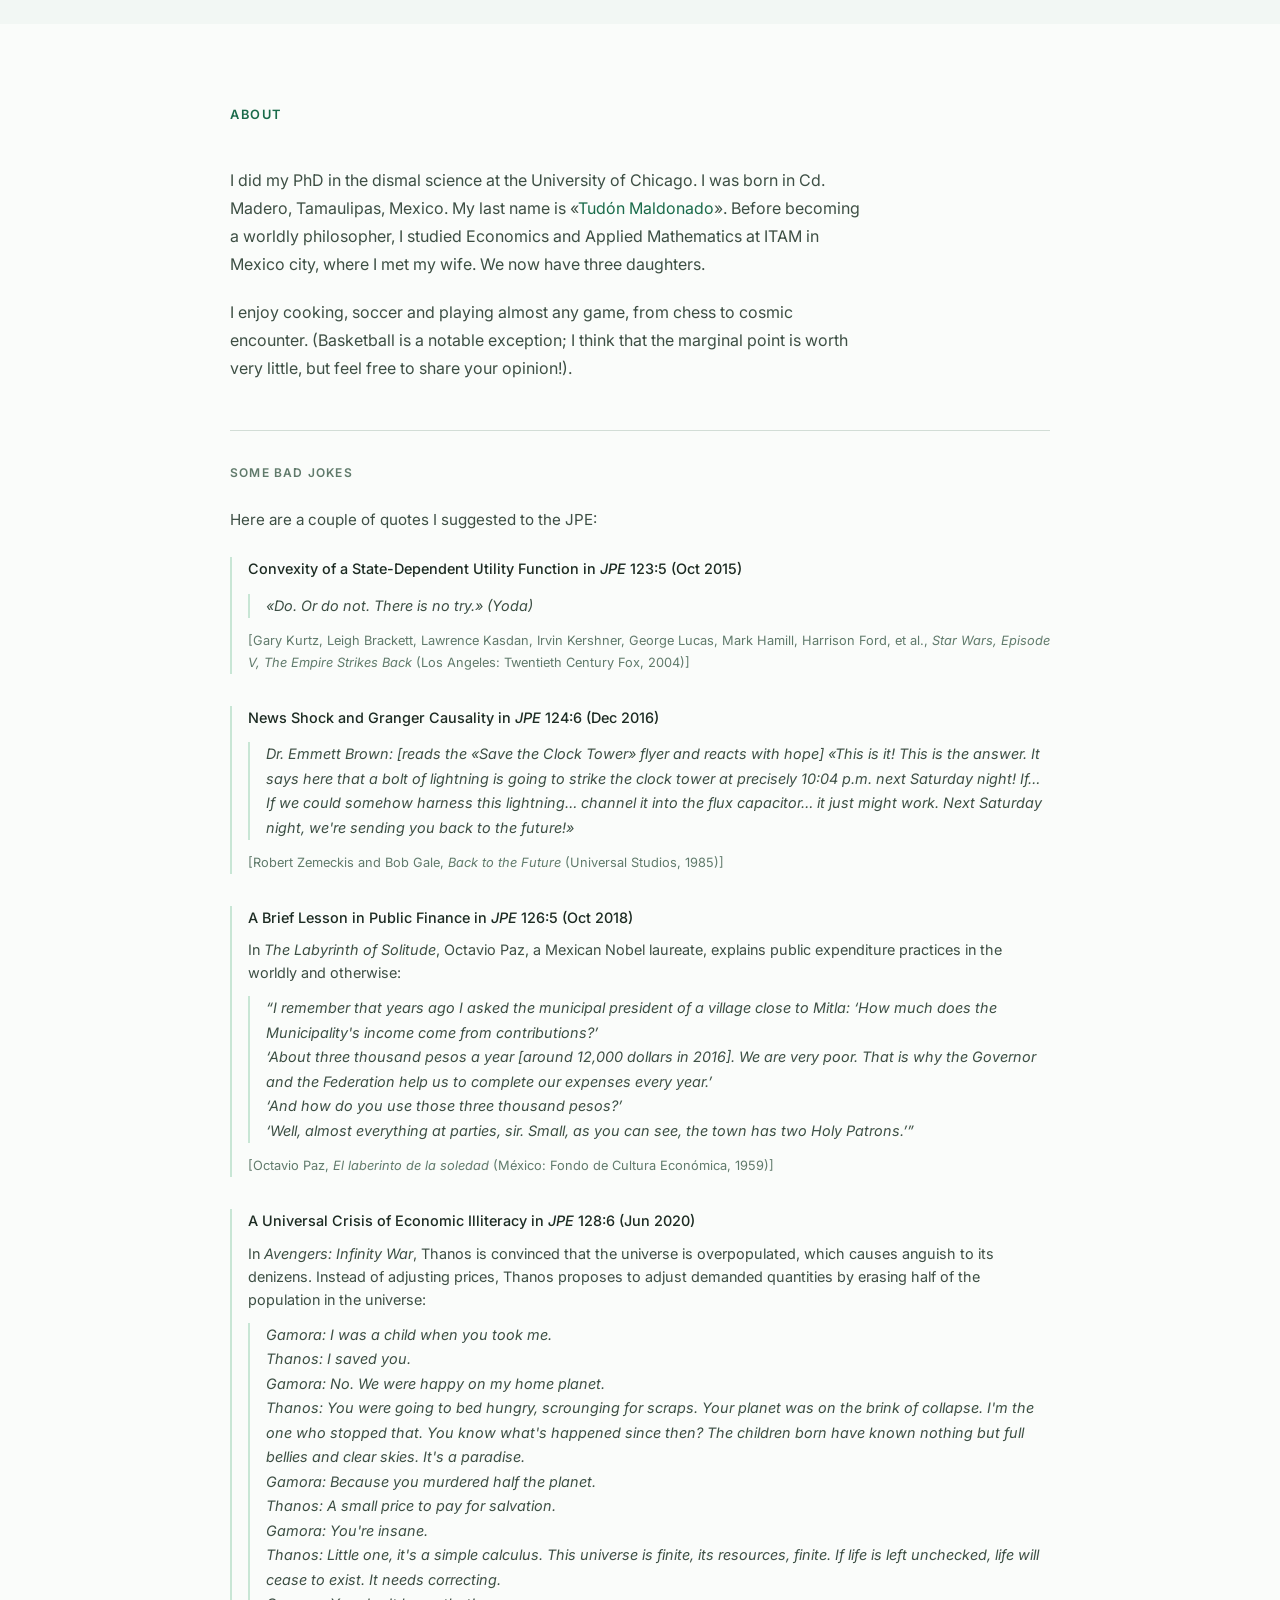
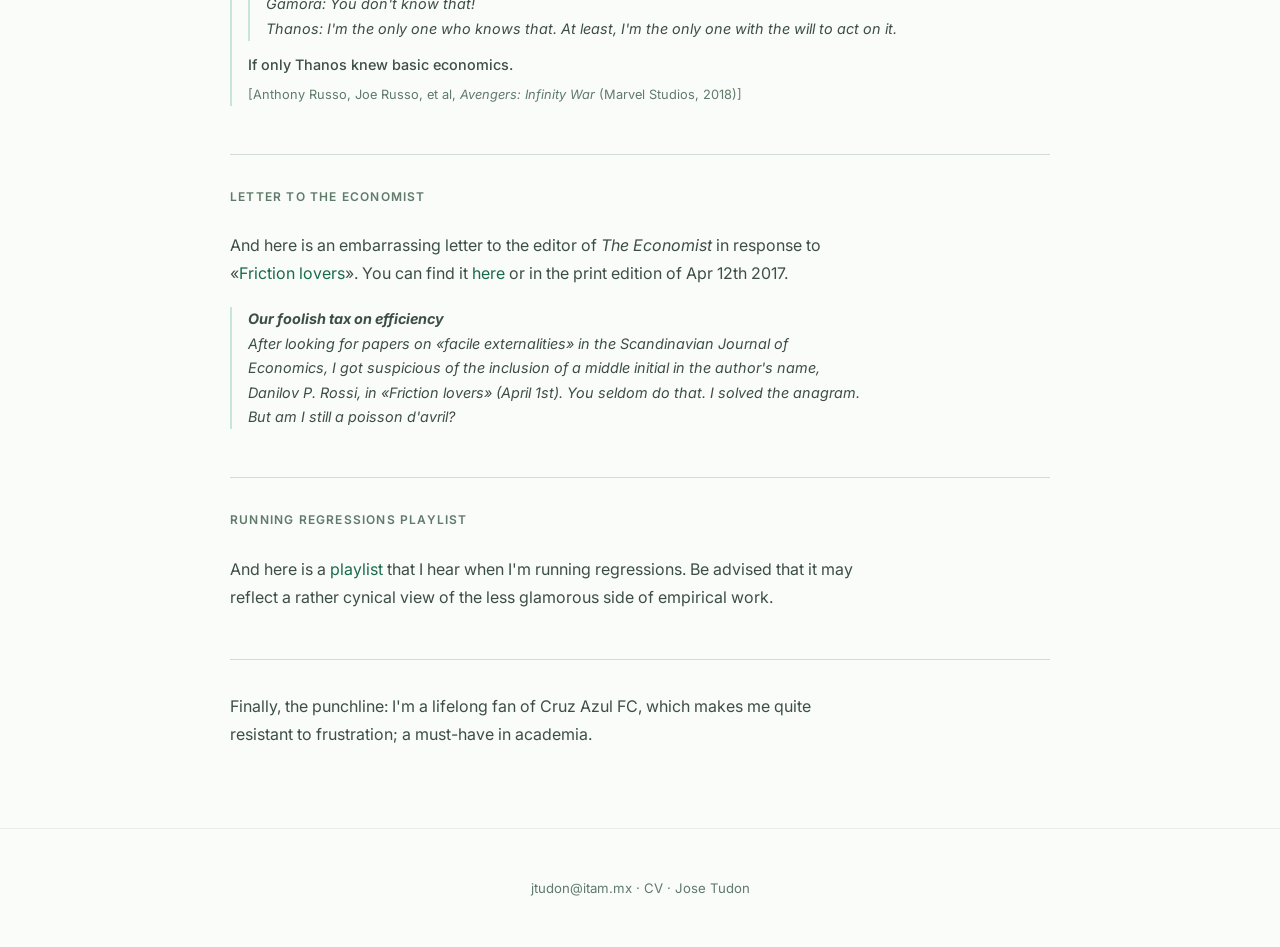
==== commit 80033ed7: "Add replication package link to synchronization paper" ====
--- a/index.html
+++ b/index.html
@@ -145,7 +145,8 @@
         <div class="paper">
           <div class="paper-title"><a href="https://www.dropbox.com/scl/fi/1fabaxvn22bekasvgfumc/fireflies_tudon.pdf?rlkey=kq9iud40seb4sjaylm322ojtx&dl=0" target="_blank">The Economics of Synchronization</a></div>
           <div class="paper-info">
-            <span class="status">New</span>
+            <span class="status">New</span> &middot;
+            <a href="https://www.dropbox.com/scl/fo/sikx0ghl6pughn12i3zyt/ACFKpMr3_qSUz5yJLBfjy98?rlkey=v7de9b54xg3zp80ul00uxyey3&dl=0" target="_blank">Replication package</a>
           </div>
           <button class="abstract-toggle" onclick="this.nextElementSibling.classList.toggle('open'); this.textContent = this.nextElementSibling.classList.contains('open') ? '− Hide abstract' : '+ Abstract'">+ Abstract</button>
           <div class="paper-abstract">
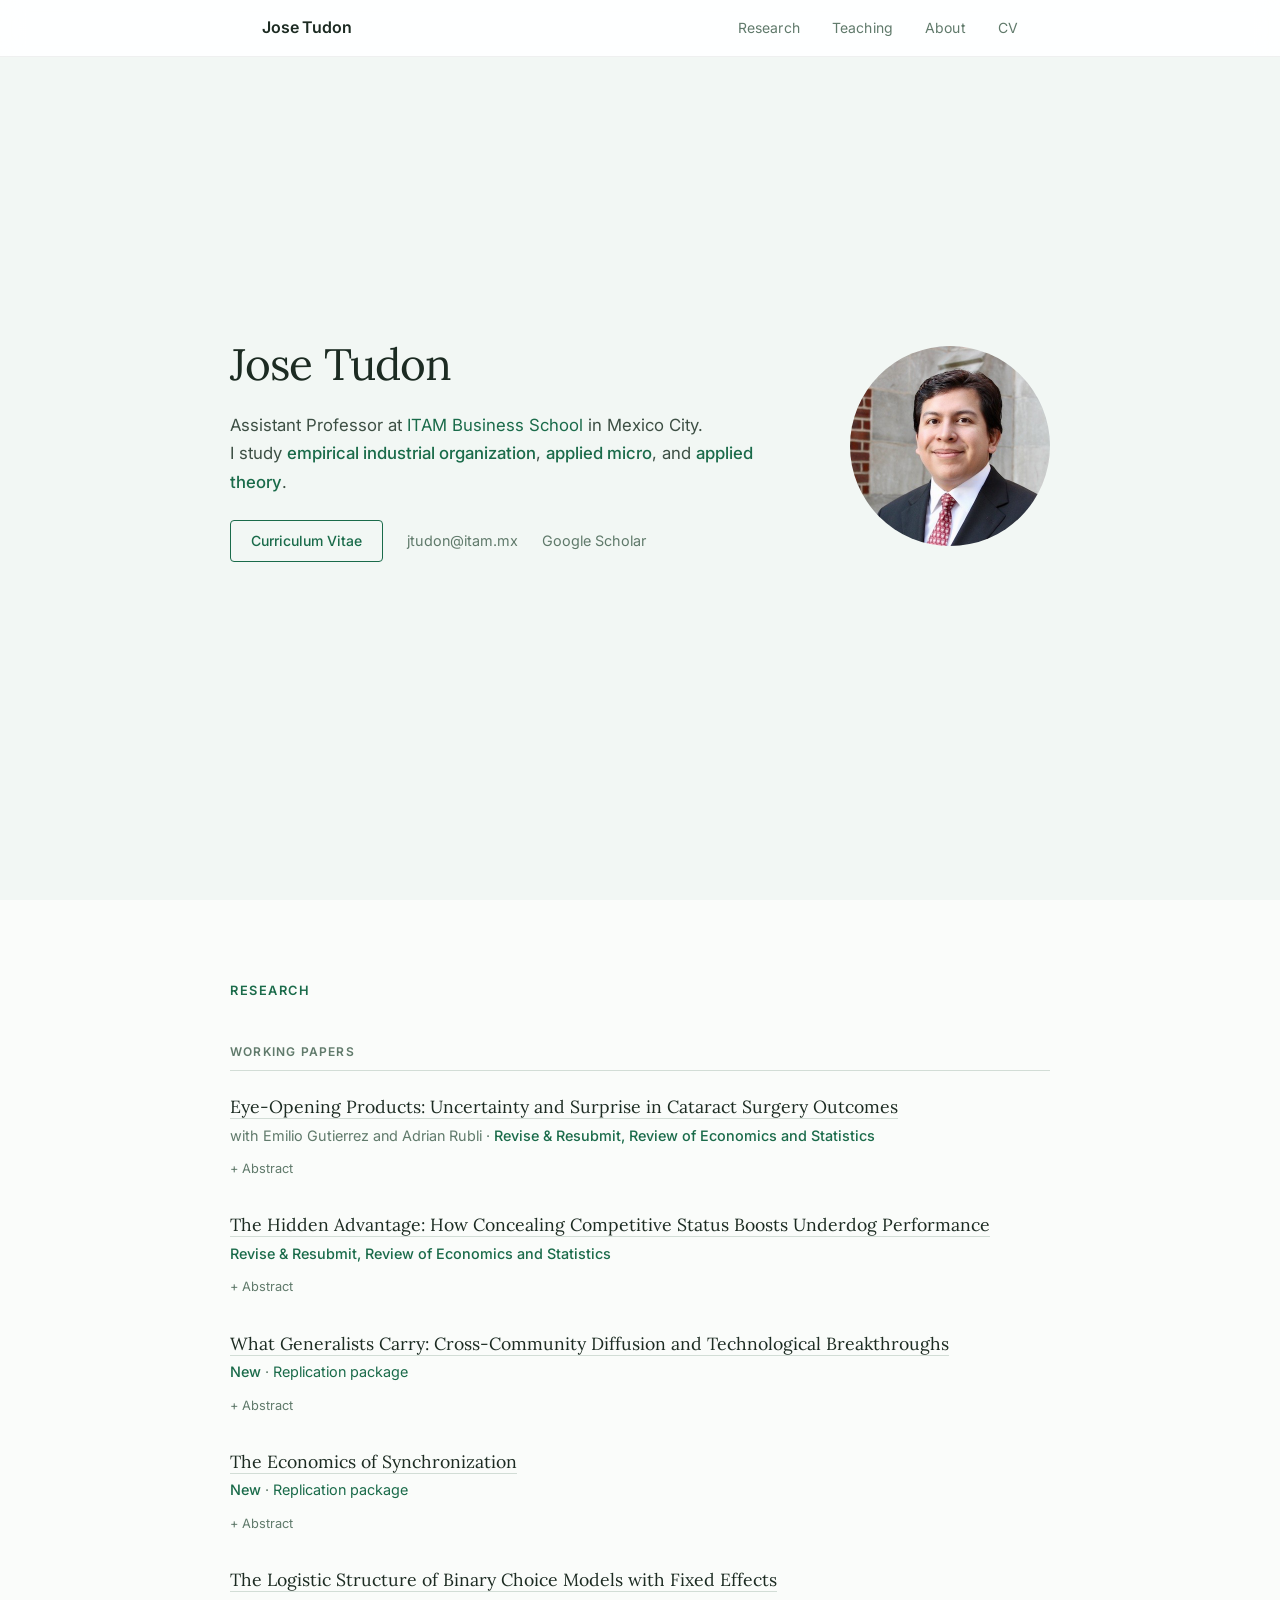
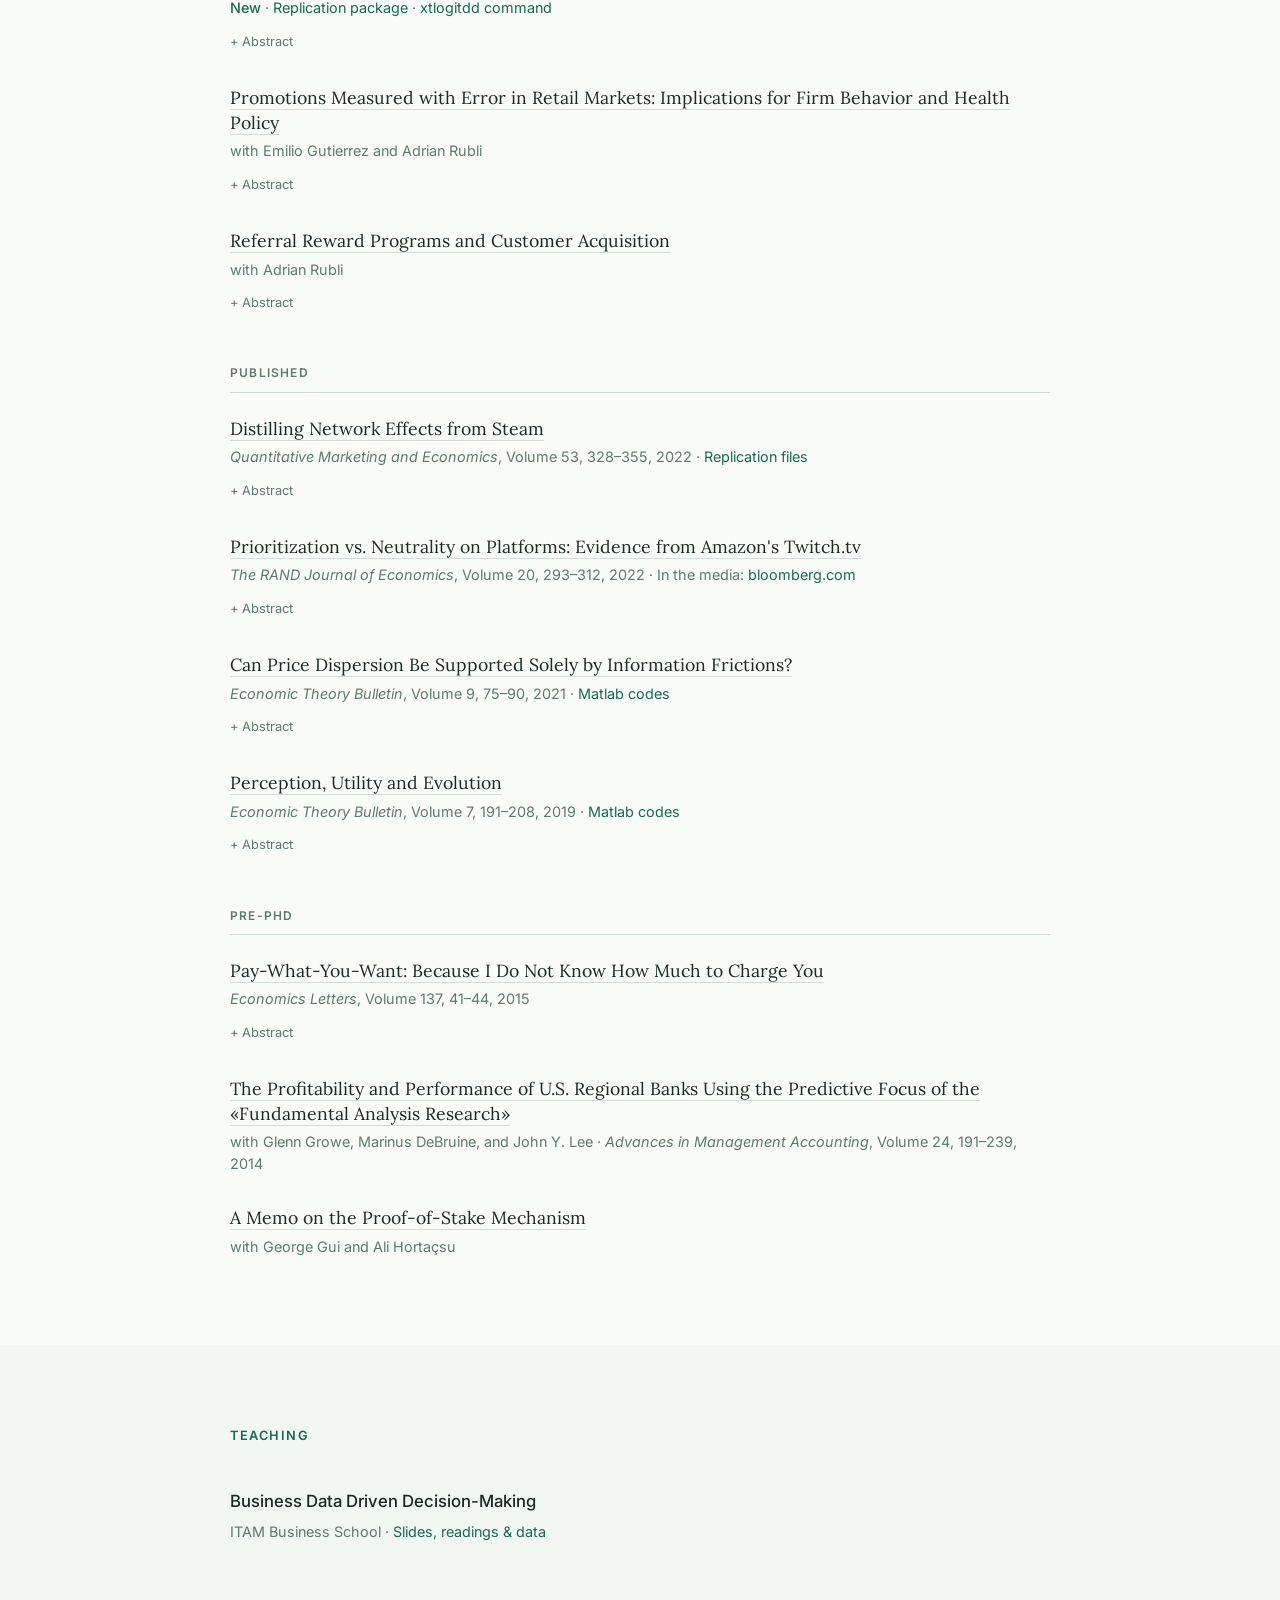
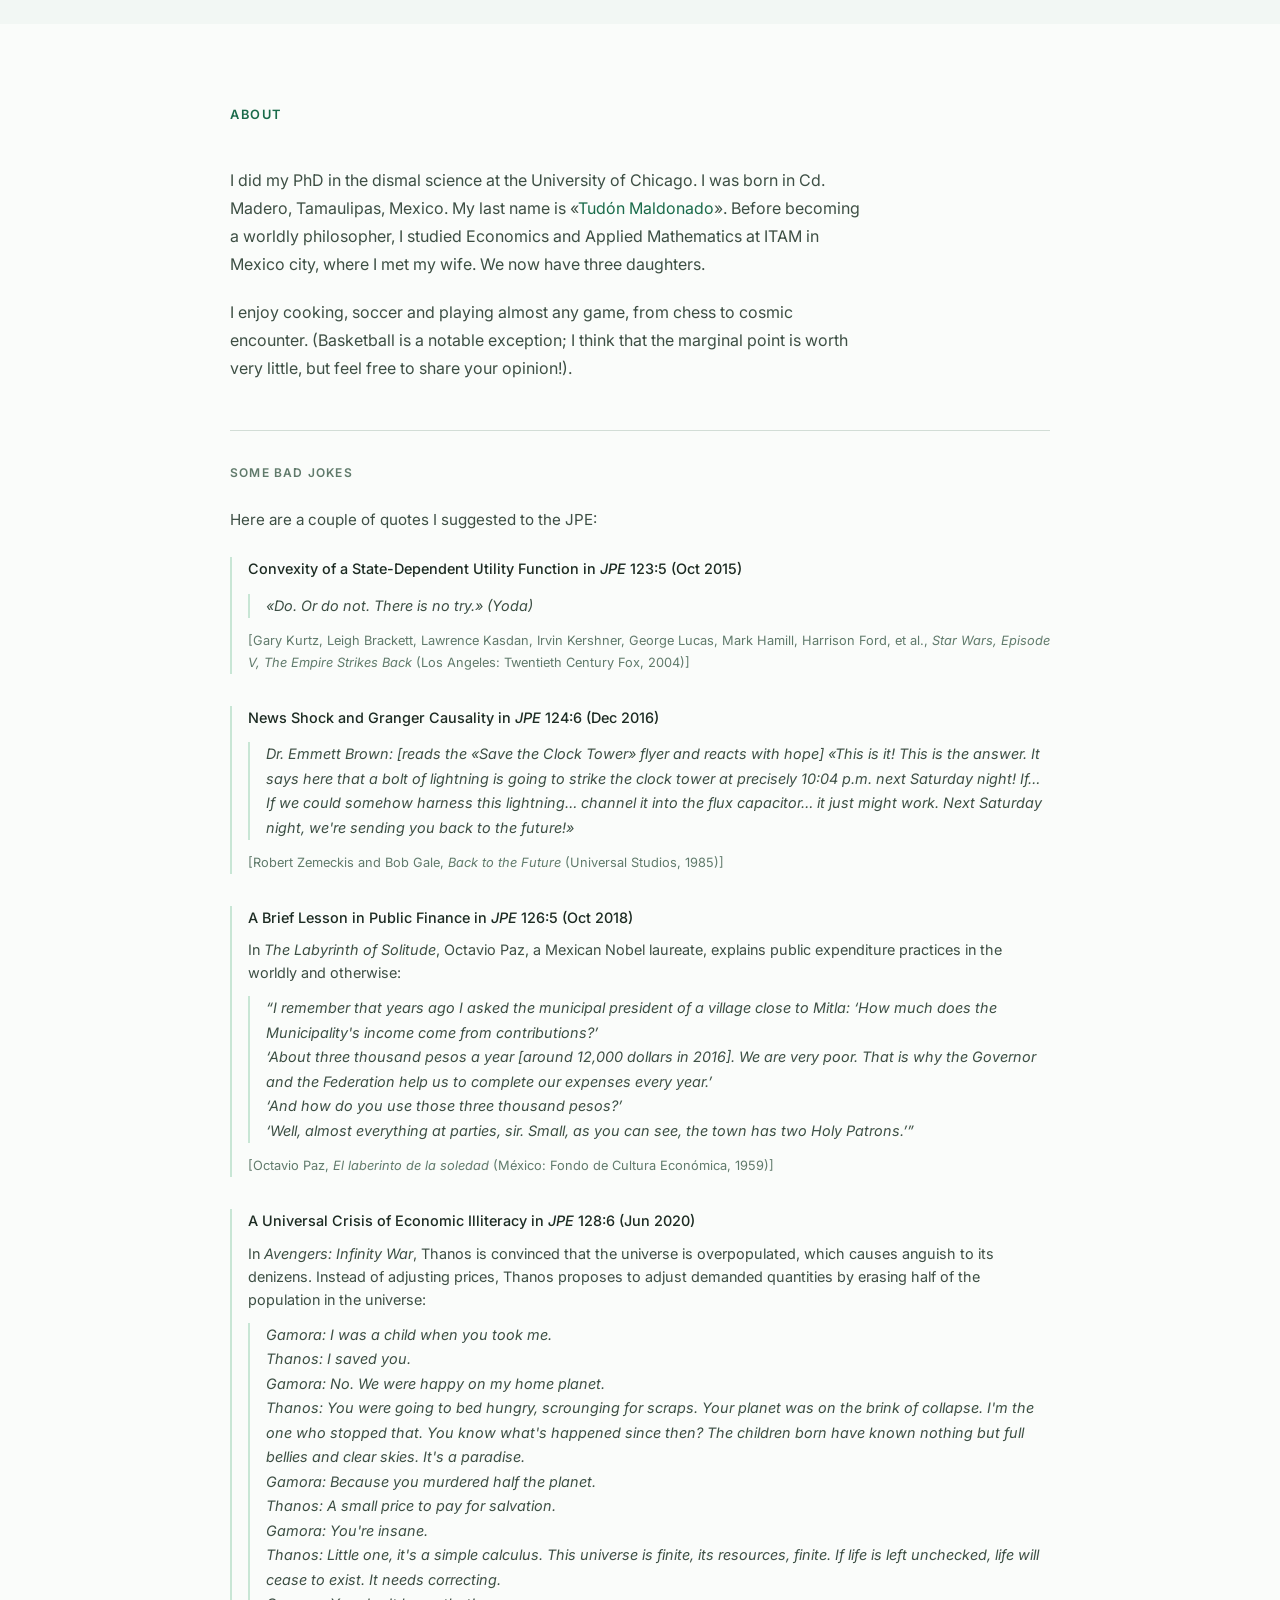
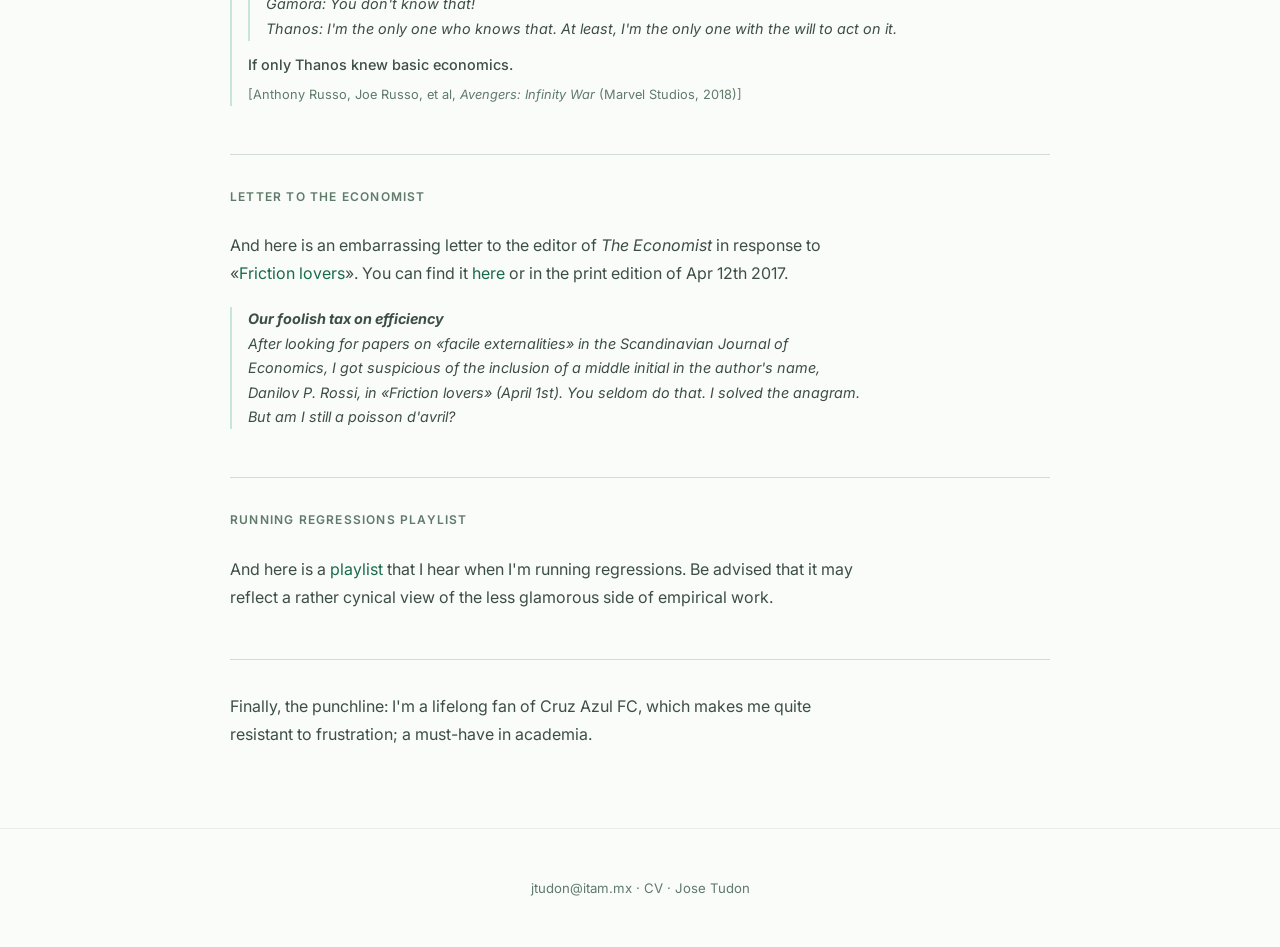
==== commit 3fe0e791: "Add replication package link to speedruns paper" ====
--- a/index.html
+++ b/index.html
@@ -134,7 +134,8 @@
         <div class="paper">
           <div class="paper-title"><a href="https://www.dropbox.com/scl/fi/cpmg0i19spsozw5dv83nq/speedruns.pdf?rlkey=7u1ktll9v732ncx7aoizhmuaa&dl=0" target="_blank">What Generalists Carry: Cross-Community Diffusion and Technological Breakthroughs</a></div>
           <div class="paper-info">
-            <span class="status">New</span>
+            <span class="status">New</span> &middot;
+            <a href="https://www.dropbox.com/scl/fo/kx6b61d6h5n5119qp9k1g/AC3i91urzYc_BdSwdFV90bY?rlkey=t53wadno07o9raste0xn8vju6&dl=0" target="_blank">Replication package</a>
           </div>
           <button class="abstract-toggle" onclick="this.nextElementSibling.classList.toggle('open'); this.textContent = this.nextElementSibling.classList.contains('open') ? '− Hide abstract' : '+ Abstract'">+ Abstract</button>
           <div class="paper-abstract">
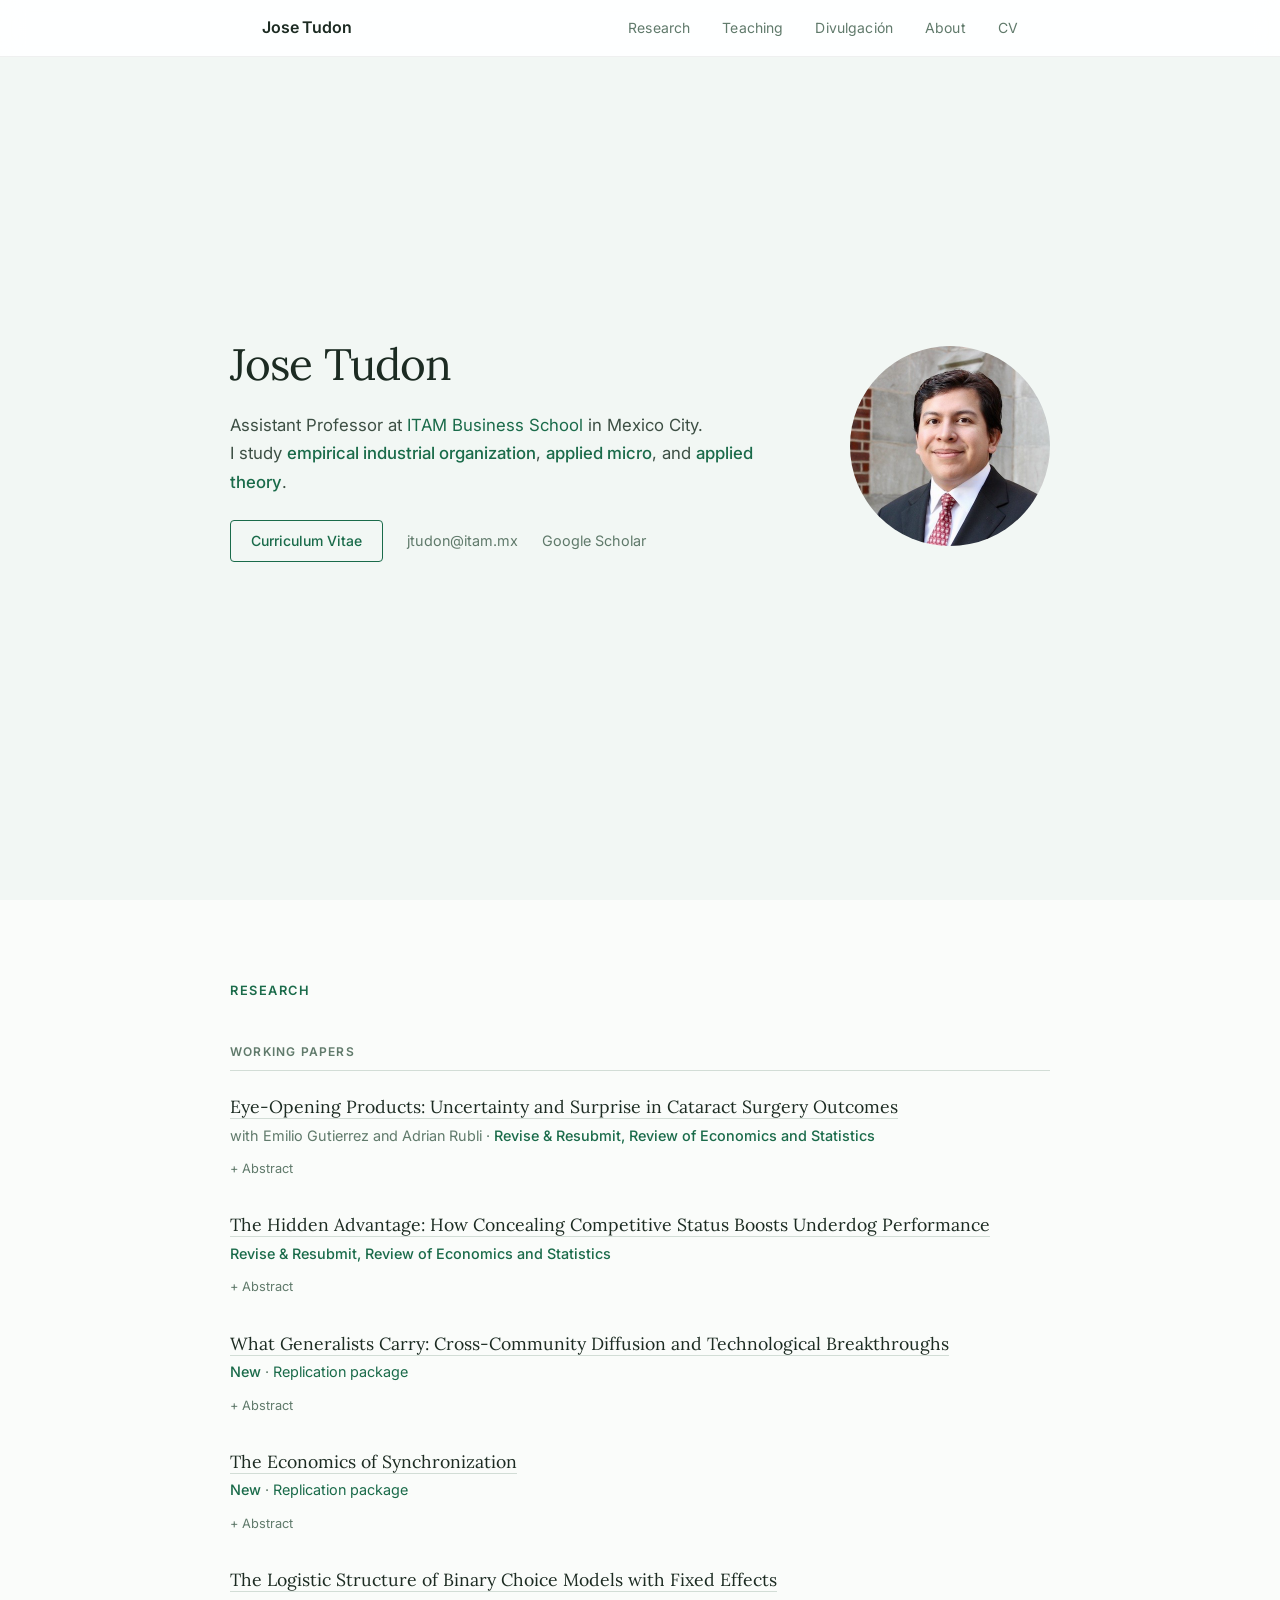
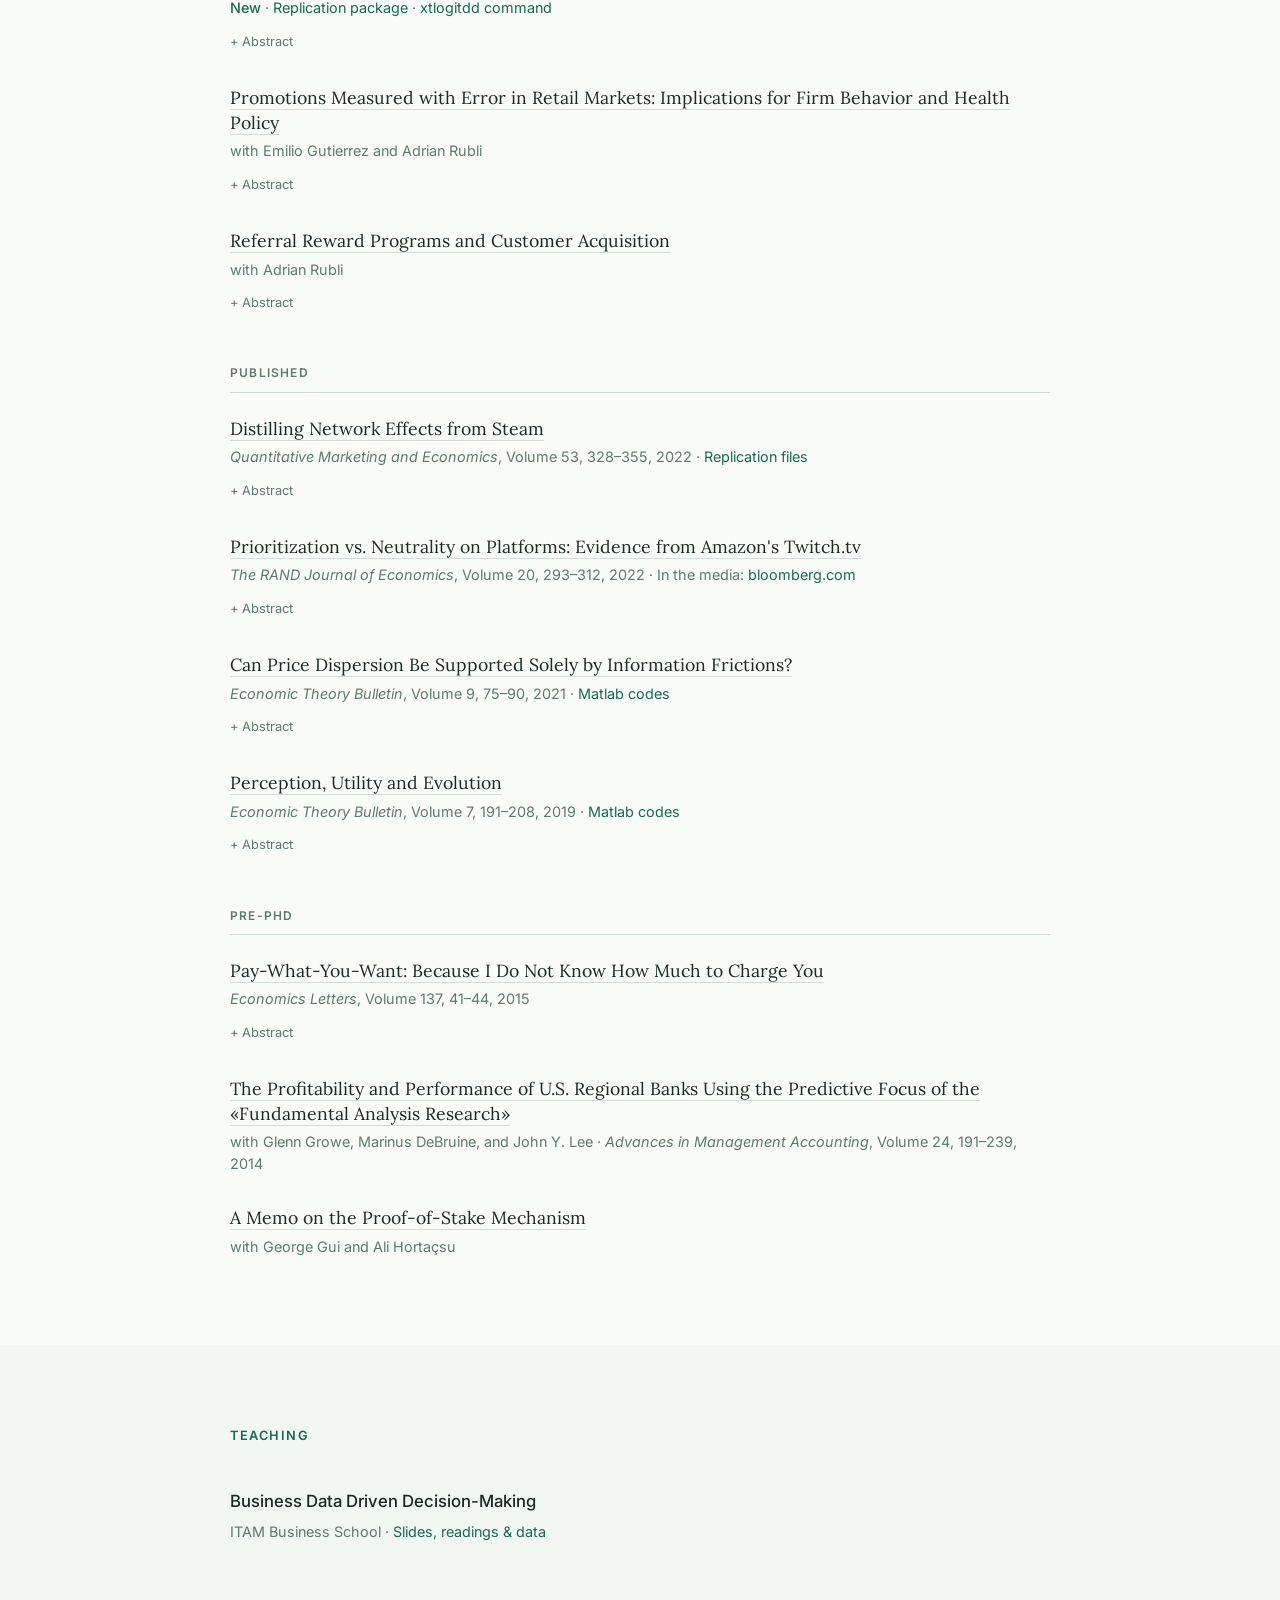
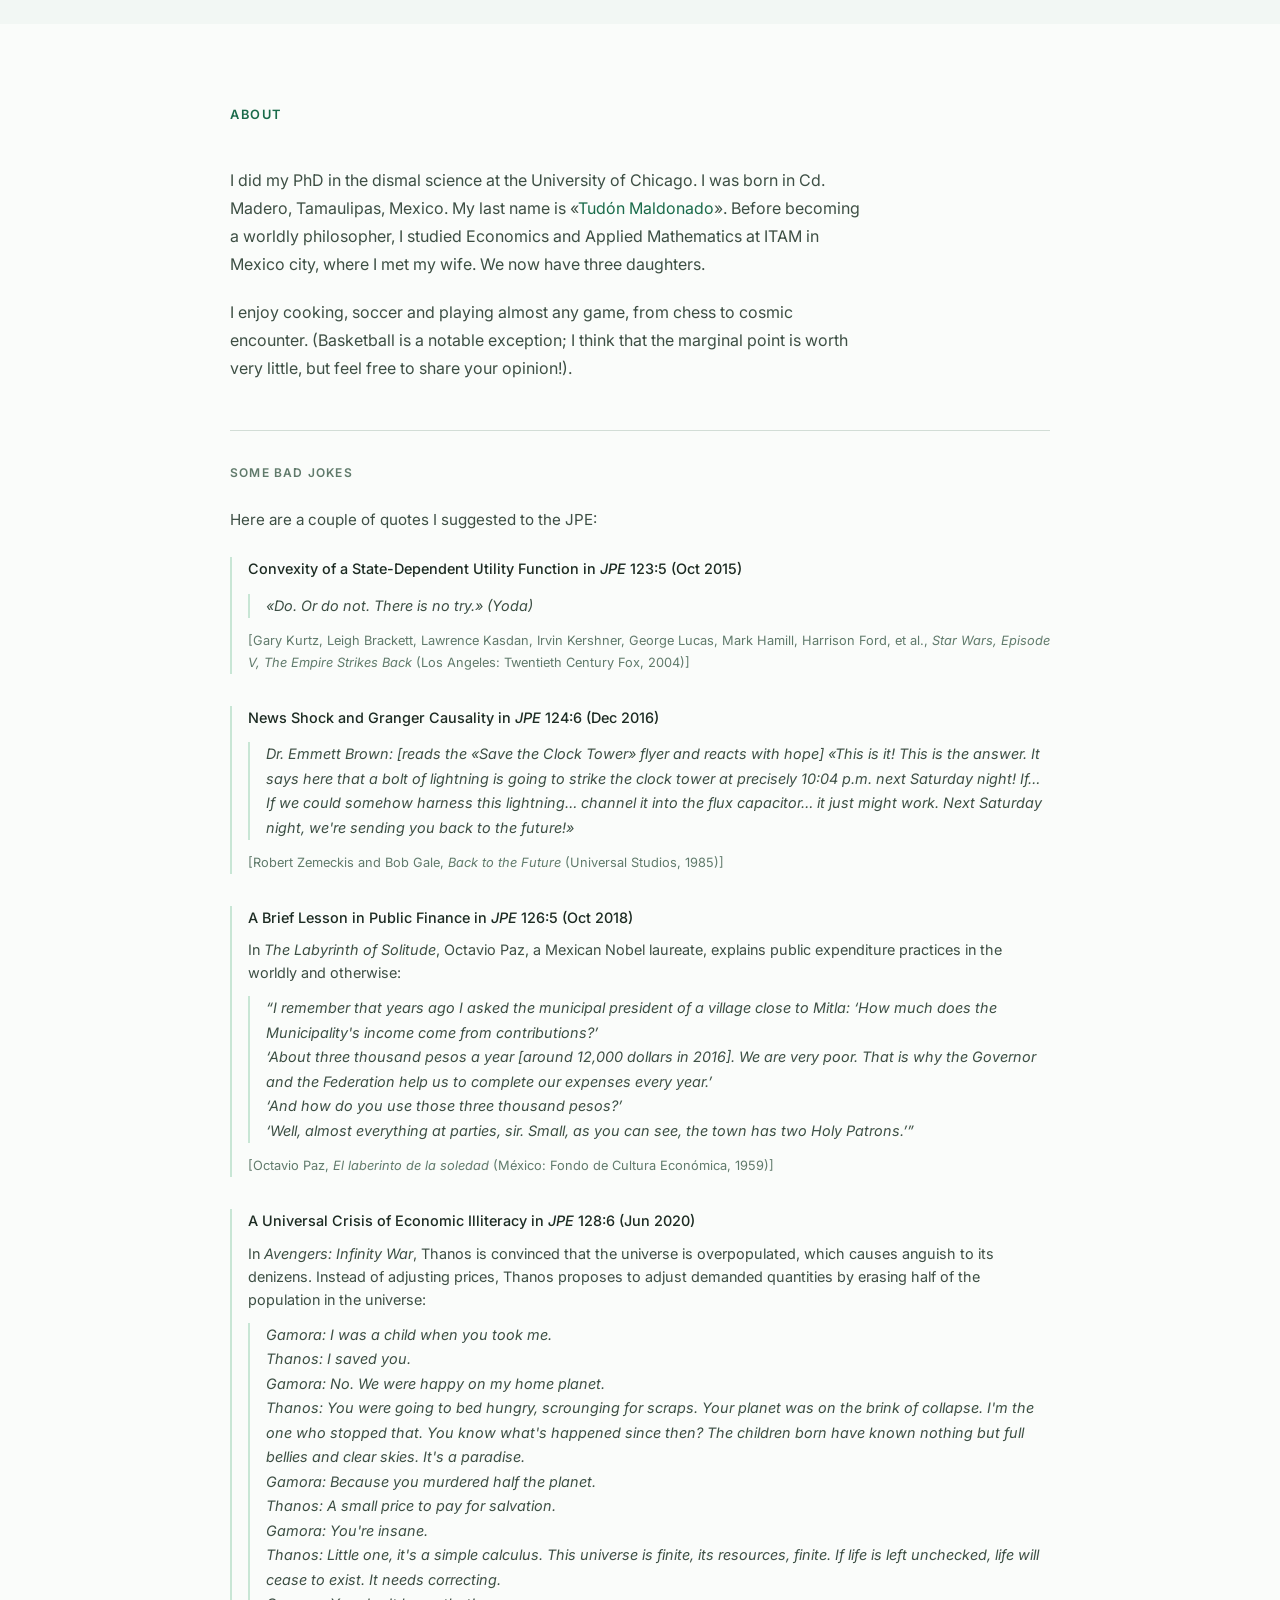
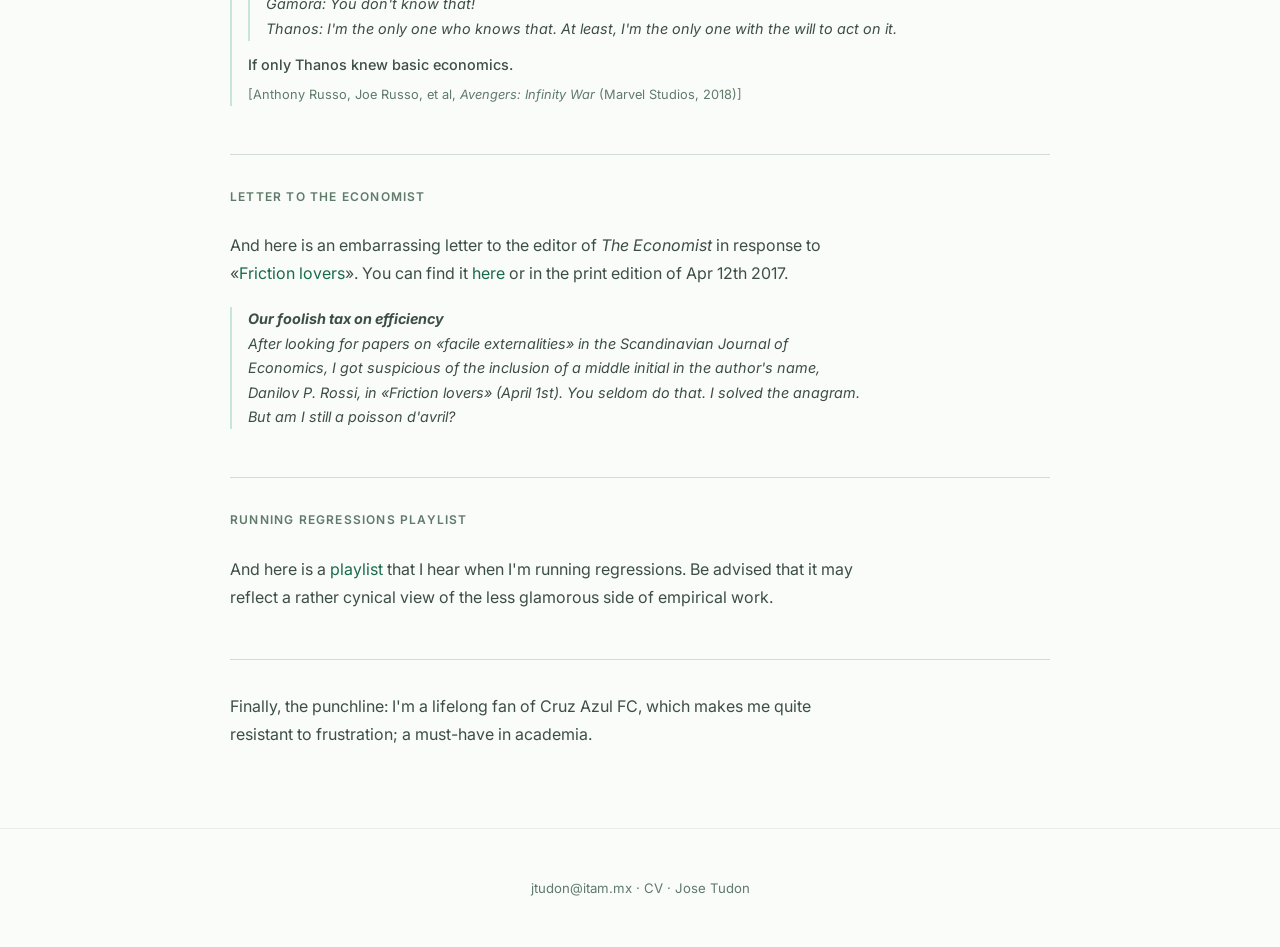
==== commit 885356c7: "Add Divulgación blog section with three posts in Spanish - New /blog/ landing and three posts on Twi" ====
--- a/index.html
+++ b/index.html
@@ -72,6 +72,7 @@
       <ul class="nav-links">
         <li><a href="#research">Research</a></li>
         <li><a href="#teaching">Teaching</a></li>
+        <li><a href="/blog/">Divulgación</a></li>
         <li><a href="#about">About</a></li>
         <li><a href="https://www.dropbox.com/scl/fi/91c6y0rz20531xjnlt5kp/CV_JoseTudon.pdf?rlkey=doyjut5jyf7ixormi2hmzsjv6&dl=0" target="_blank">CV</a></li>
       </ul>
--- a/style.css
+++ b/style.css
@@ -474,6 +474,156 @@
   margin-top: 0.5rem;
 }
 
+/* === Blog === */
+.blog-page {
+  padding-top: 8rem;
+}
+
+.blog-header {
+  max-width: 720px;
+  margin: 0 auto 3rem;
+  padding: 0 2rem;
+}
+
+.blog-header .kicker {
+  font-size: 0.8rem;
+  font-weight: 600;
+  text-transform: uppercase;
+  letter-spacing: 0.12em;
+  color: var(--green);
+  margin-bottom: 1rem;
+}
+
+.blog-header h1 {
+  font-family: var(--font-serif);
+  font-size: 2.25rem;
+  font-weight: 400;
+  letter-spacing: -0.02em;
+  line-height: 1.2;
+  color: var(--black);
+  margin-bottom: 1rem;
+}
+
+.blog-header .lede {
+  font-size: 1.05rem;
+  color: var(--gray-dark);
+  line-height: 1.7;
+}
+
+.blog-list {
+  max-width: 720px;
+  margin: 0 auto;
+  padding: 0 2rem 5rem;
+}
+
+.blog-entry {
+  padding: 1.75rem 0;
+  border-bottom: 1px solid var(--gray-light);
+}
+
+.blog-entry:first-child {
+  padding-top: 0;
+}
+
+.blog-entry:last-child {
+  border-bottom: none;
+}
+
+.blog-entry .date {
+  font-size: 0.8rem;
+  color: var(--gray);
+  letter-spacing: 0.04em;
+  text-transform: uppercase;
+  margin-bottom: 0.5rem;
+}
+
+.blog-entry h2 {
+  font-family: var(--font-serif);
+  font-size: 1.4rem;
+  font-weight: 400;
+  line-height: 1.3;
+  margin-bottom: 0.5rem;
+}
+
+.blog-entry h2 a {
+  color: var(--black);
+  border-bottom: 1px solid var(--gray-light);
+  transition: border-color 0.2s ease, color 0.2s ease;
+}
+
+.blog-entry h2 a:hover {
+  color: var(--green);
+  border-color: var(--green);
+}
+
+.blog-entry .excerpt {
+  font-size: 0.95rem;
+  color: var(--gray-dark);
+  line-height: 1.65;
+}
+
+/* === Individual blog post === */
+.post {
+  max-width: 680px;
+  margin: 0 auto;
+  padding: 8rem 2rem 4rem;
+}
+
+.post .back-link {
+  font-size: 0.85rem;
+  color: var(--gray);
+  margin-bottom: 2.5rem;
+  display: inline-block;
+}
+
+.post .back-link:hover {
+  color: var(--green);
+}
+
+.post .date {
+  font-size: 0.8rem;
+  color: var(--gray);
+  letter-spacing: 0.04em;
+  text-transform: uppercase;
+  margin-bottom: 0.75rem;
+}
+
+.post h1 {
+  font-family: var(--font-serif);
+  font-size: 2rem;
+  font-weight: 400;
+  letter-spacing: -0.02em;
+  line-height: 1.25;
+  color: var(--black);
+  margin-bottom: 2rem;
+}
+
+.post-body p {
+  font-size: 1.02rem;
+  color: var(--gray-dark);
+  line-height: 1.8;
+  margin-bottom: 1.25rem;
+  font-family: var(--font-serif);
+  font-weight: 400;
+}
+
+.post-body p:last-child {
+  margin-bottom: 0;
+}
+
+.post-footer {
+  margin-top: 3rem;
+  padding-top: 1.75rem;
+  border-top: 1px solid var(--gray-light);
+  font-size: 0.9rem;
+  color: var(--gray);
+  line-height: 1.65;
+}
+
+.post-footer a {
+  color: var(--green);
+}
+
 /* === Responsive === */
 @media (max-width: 768px) {
   .hero-inner {
@@ -523,6 +673,13 @@
   }
 }
 
+@media (max-width: 768px) {
+  .blog-header h1 { font-size: 1.75rem; }
+  .post { padding-top: 6rem; }
+  .post h1 { font-size: 1.6rem; }
+  .post-body p { font-size: 0.98rem; }
+}
+
 @media (max-width: 480px) {
   .hero-text h1 {
     font-size: 1.75rem;
